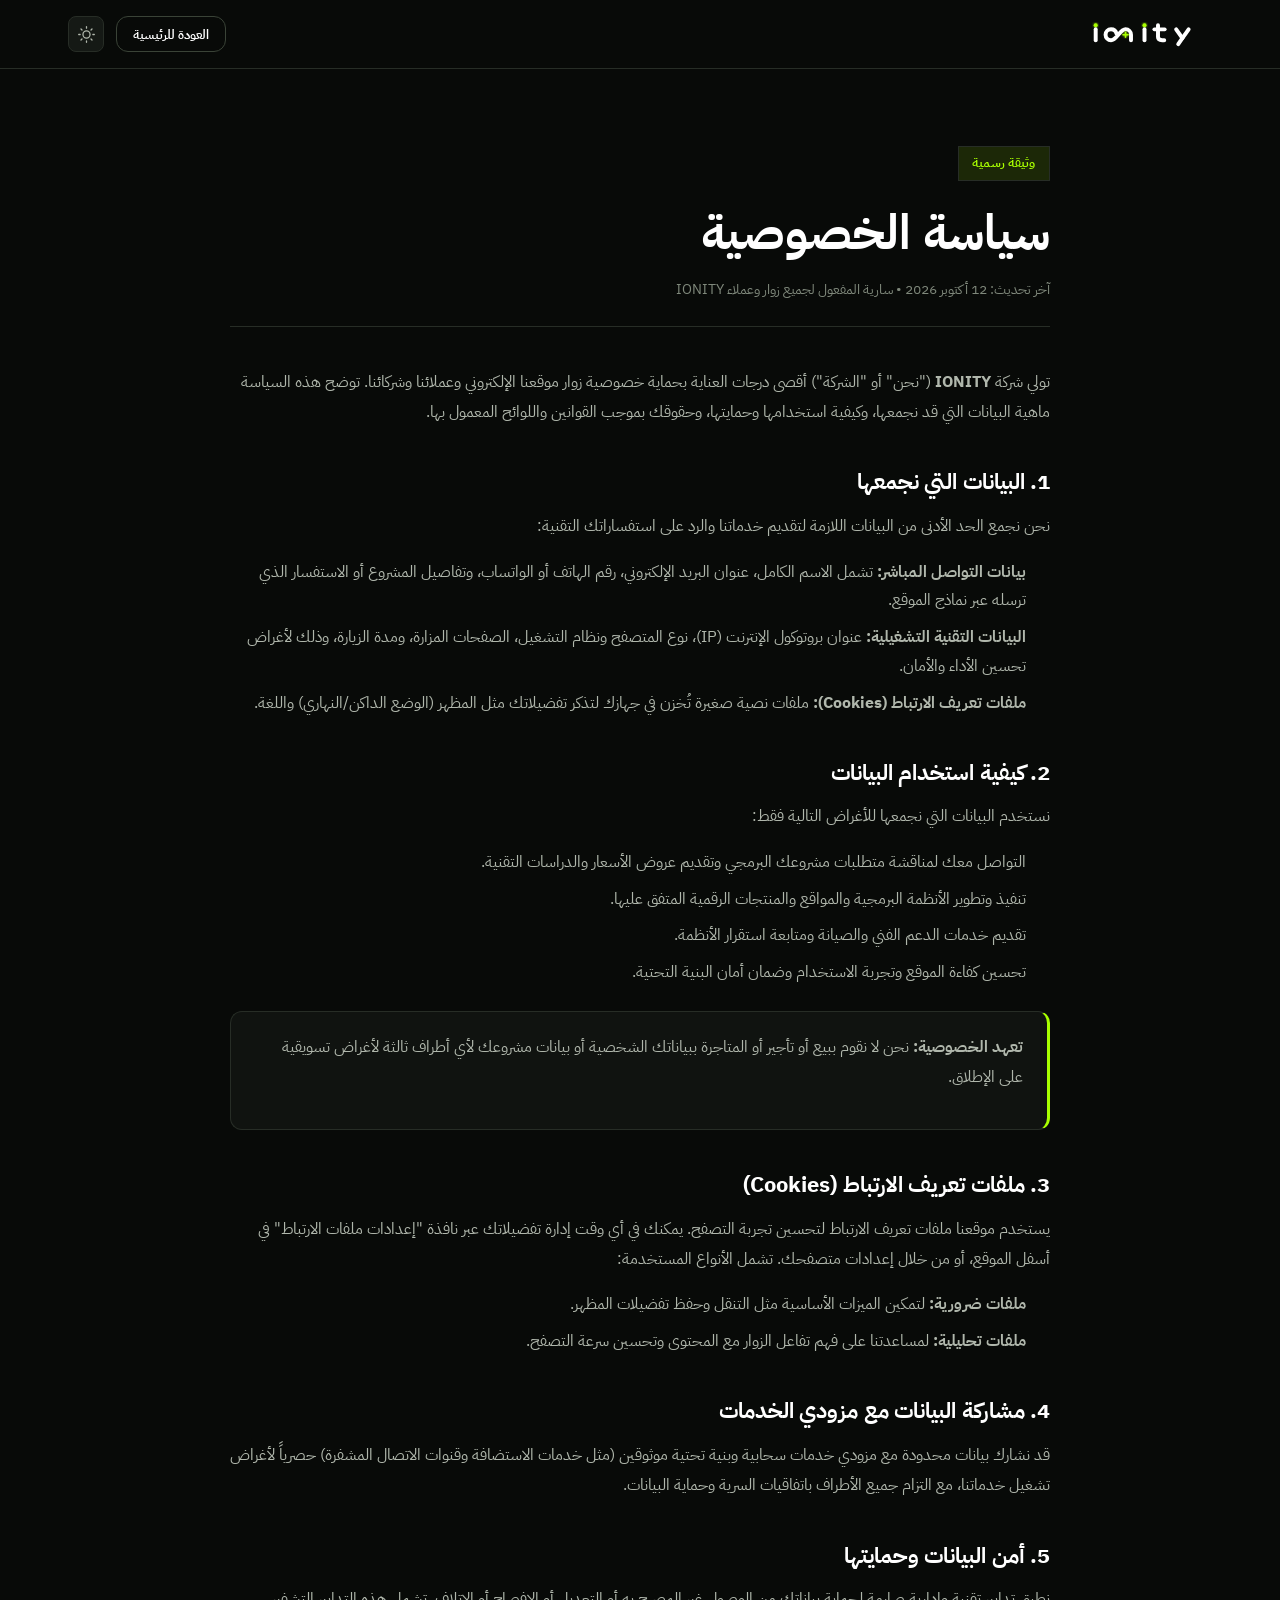
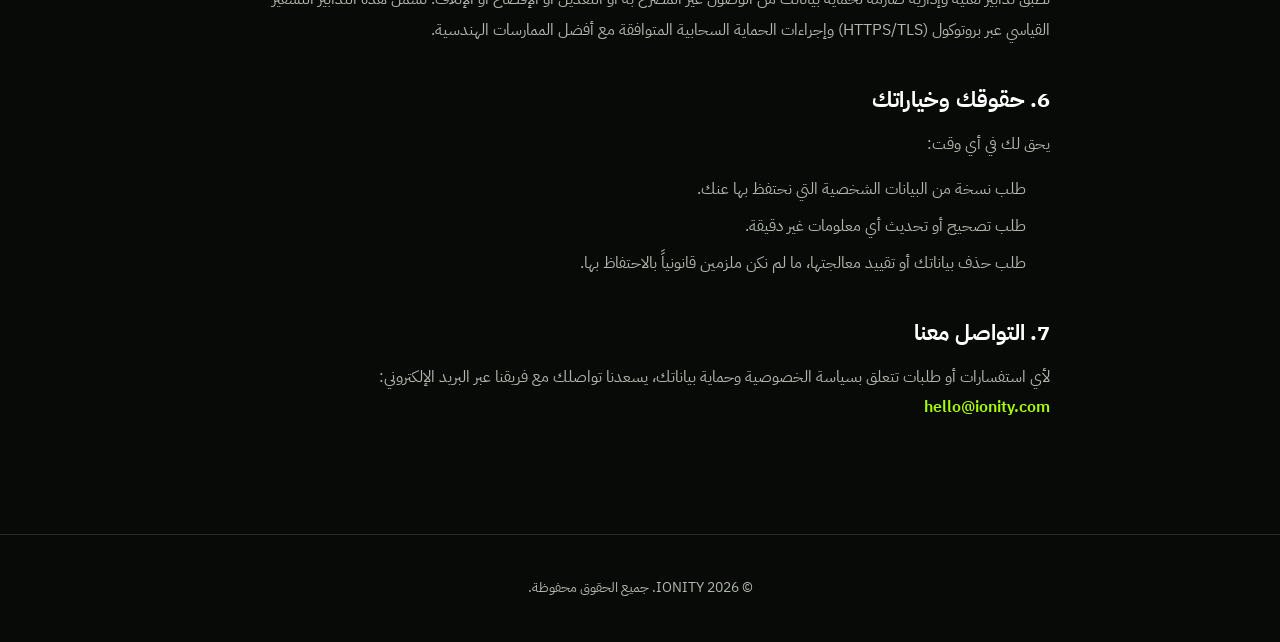
==== privacy.html @ de75d473 "feat: complete corporate identity, privacy/terms pages, cookie consent, laser stats, and light mode " ====
<!DOCTYPE html>
<html lang="ar" dir="rtl" class="no-js">

<head>
  <meta charset="UTF-8">
  <meta name="viewport" content="width=device-width, initial-scale=1">
  <meta http-equiv="X-UA-Compatible" content="IE=edge">

  <title>سياسة الخصوصية | IONITY</title>
  <meta name="description" content="سياسة الخصوصية وحماية البيانات في IONITY. نلتزم بأعلى معايير الشفافية والأمان في التعامل مع بياناتك.">

  <link rel="canonical" href="https://mohmad-dev.github.io/ionity-website/privacy.html">
  <link rel="icon" type="image/x-icon" href="assets/images/favicon.ico">

  <link rel="preconnect" href="https://fonts.googleapis.com">
  <link rel="preconnect" href="https://fonts.gstatic.com" crossorigin>

  <link rel="stylesheet" href="assets/css/tokens.css">
  <link rel="stylesheet" href="assets/css/base.css">
  <link rel="stylesheet" href="assets/css/components.css">
  <link rel="stylesheet" href="assets/css/muffin.css">
  <link rel="stylesheet" href="assets/css/animations.css">
  <link rel="stylesheet" href="assets/css/ionity-bilingual.css">
  <link rel="stylesheet" href="assets/css/theme-light.css">

  <script>
    (function() {
      var savedTheme = localStorage.getItem('ionity-theme') || 'dark';
      document.documentElement.setAttribute('data-theme', savedTheme);
    })();
  </script>

  <style>
    .legal-page-header {
      position: sticky;
      top: 0;
      z-index: 100;
      background: var(--color-bg);
      border-bottom: 1px solid var(--color-border);
      backdrop-filter: blur(12px);
      -webkit-backdrop-filter: blur(12px);
      padding: 1rem 0;
    }
    .legal-header-inner {
      display: flex;
      align-items: center;
      justify-content: space-between;
      gap: 1.5rem;
    }
    .legal-brand img {
      height: 28px;
      width: auto;
      display: block;
    }
    .legal-nav-actions {
      display: flex;
      align-items: center;
      gap: 0.75rem;
    }
    .legal-content-section {
      padding: clamp(3rem, 6vw, 5rem) 0 clamp(4rem, 8vw, 6rem);
    }
    .legal-container {
      max-width: 820px;
      margin-inline: auto;
    }
    .legal-badge {
      display: inline-flex;
      align-items: center;
      gap: 0.5rem;
      padding: 0.35rem 0.85rem;
      border-radius: var(--radius-full);
      background: var(--color-accent-dim);
      border: 1px solid var(--color-border);
      color: var(--color-accent);
      font-size: 0.8125rem;
      font-weight: var(--weight-semibold);
      margin-bottom: 1.25rem;
    }
    .legal-title {
      font-size: clamp(2rem, 4vw, 3rem);
      margin-bottom: 0.75rem;
      color: var(--color-text);
      line-height: 1.2;
    }
    .legal-meta {
      color: var(--color-text-muted);
      font-size: 0.875rem;
      margin-bottom: 2.5rem;
      padding-bottom: 1.5rem;
      border-bottom: 1px solid var(--color-border);
    }
    .legal-article h2 {
      font-size: 1.35rem;
      color: var(--color-text);
      margin-top: 2.5rem;
      margin-bottom: 0.85rem;
      display: flex;
      align-items: center;
      gap: 0.5rem;
    }
    .legal-article p {
      color: var(--color-text-secondary);
      font-size: 1rem;
      line-height: 1.8;
      margin-bottom: 1rem;
    }
    .legal-article ul {
      margin: 0.75rem 0 1.25rem 1.5rem;
      color: var(--color-text-secondary);
      line-height: 1.8;
    }
    body.lang-ar .legal-article ul {
      margin: 0.75rem 1.5rem 1.25rem 0;
    }
    .legal-article li {
      margin-bottom: 0.5rem;
    }
    .legal-callout {
      background: var(--color-surface);
      border: 1px solid var(--color-border);
      border-right: 3px solid var(--color-accent);
      border-radius: var(--radius-md);
      padding: 1.25rem 1.5rem;
      margin: 1.5rem 0;
    }
    body.lang-ar .legal-callout {
      border-right: 3px solid var(--color-accent);
      border-left: 1px solid var(--color-border);
    }
    .legal-footer {
      border-top: 1px solid var(--color-border);
      padding: 2.5rem 0;
      text-align: center;
      color: var(--color-text-muted);
      font-size: 0.875rem;
    }
  </style>
</head>

<body class="lang-ar">

  <!-- Header -->
  <header class="legal-page-header">
    <div class="container">
      <div class="legal-header-inner">
        <a href="index.html" class="legal-brand" aria-label="العودة للرئيسية">
          <img src="assets/images/logos/ionity-logo-full.svg" alt="IONITY" class="sidebar-logo-img">
        </a>
        <div class="legal-nav-actions">
          <a href="index.html" class="btn btn-secondary btn-sm">العودة للرئيسية</a>
          <button class="theme-toggle-btn" data-action="toggle-theme" aria-label="تبديل المظهر" title="تبديل المظهر"></button>
        </div>
      </div>
    </div>
  </header>

  <!-- Content -->
  <main class="legal-content-section">
    <div class="container">
      <div class="legal-container">

        <span class="legal-badge">وثيقة رسمية</span>
        <h1 class="legal-title">سياسة الخصوصية</h1>
        <div class="legal-meta">
          <span>آخر تحديث: 12 أكتوبر 2026</span> • <span>سارية المفعول لجميع زوار وعملاء IONITY</span>
        </div>

        <article class="legal-article">
          <p>
            تولي شركة <strong>IONITY</strong> ("نحن" أو "الشركة") أقصى درجات العناية بحماية خصوصية زوار موقعنا الإلكتروني وعملائنا وشركائنا. توضح هذه السياسة ماهية البيانات التي قد نجمعها، وكيفية استخدامها وحمايتها، وحقوقك بموجب القوانين واللوائح المعمول بها.
          </p>

          <h2>1. البيانات التي نجمعها</h2>
          <p>
            نحن نجمع الحد الأدنى من البيانات اللازمة لتقديم خدماتنا والرد على استفساراتك التقنية:
          </p>
          <ul>
            <li><strong>بيانات التواصل المباشر:</strong> تشمل الاسم الكامل، عنوان البريد الإلكتروني، رقم الهاتف أو الواتساب، وتفاصيل المشروع أو الاستفسار الذي ترسله عبر نماذج الموقع.</li>
            <li><strong>البيانات التقنية التشغيلية:</strong> عنوان بروتوكول الإنترنت (IP)، نوع المتصفح ونظام التشغيل، الصفحات المزارة، ومدة الزيارة، وذلك لأغراض تحسين الأداء والأمان.</li>
            <li><strong>ملفات تعريف الارتباط (Cookies):</strong> ملفات نصية صغيرة تُخزن في جهازك لتذكر تفضيلاتك مثل المظهر (الوضع الداكن/النهاري) واللغة.</li>
          </ul>

          <h2>2. كيفية استخدام البيانات</h2>
          <p>نستخدم البيانات التي نجمعها للأغراض التالية فقط:</p>
          <ul>
            <li>التواصل معك لمناقشة متطلبات مشروعك البرمجي وتقديم عروض الأسعار والدراسات التقنية.</li>
            <li>تنفيذ وتطوير الأنظمة البرمجية والمواقع والمنتجات الرقمية المتفق عليها.</li>
            <li>تقديم خدمات الدعم الفني والصيانة ومتابعة استقرار الأنظمة.</li>
            <li>تحسين كفاءة الموقع وتجربة الاستخدام وضمان أمان البنية التحتية.</li>
          </ul>

          <div class="legal-callout">
            <p><strong>تعهد الخصوصية:</strong> نحن لا نقوم ببيع أو تأجير أو المتاجرة ببياناتك الشخصية أو بيانات مشروعك لأي أطراف ثالثة لأغراض تسويقية على الإطلاق.</p>
          </div>

          <h2>3. ملفات تعريف الارتباط (Cookies)</h2>
          <p>
            يستخدم موقعنا ملفات تعريف الارتباط لتحسين تجربة التصفح. يمكنك في أي وقت إدارة تفضيلاتك عبر نافذة "إعدادات ملفات الارتباط" في أسفل الموقع، أو من خلال إعدادات متصفحك. تشمل الأنواع المستخدمة:
          </p>
          <ul>
            <li><strong>ملفات ضرورية:</strong> لتمكين الميزات الأساسية مثل التنقل وحفظ تفضيلات المظهر.</li>
            <li><strong>ملفات تحليلية:</strong> لمساعدتنا على فهم تفاعل الزوار مع المحتوى وتحسين سرعة التصفح.</li>
          </ul>

          <h2>4. مشاركة البيانات مع مزودي الخدمات</h2>
          <p>
            قد نشارك بيانات محدودة مع مزودي خدمات سحابية وبنية تحتية موثوقين (مثل خدمات الاستضافة وقنوات الاتصال المشفرة) حصرياً لأغراض تشغيل خدماتنا، مع التزام جميع الأطراف باتفاقيات السرية وحماية البيانات.
          </p>

          <h2>5. أمن البيانات وحمايتها</h2>
          <p>
            نطبق تدابير تقنية وإدارية صارمة لحماية بياناتك من الوصول غير المصرح به أو التعديل أو الإفصاح أو الإتلاف. تشمل هذه التدابير التشفير القياسي عبر بروتوكول (HTTPS/TLS) وإجراءات الحماية السحابية المتوافقة مع أفضل الممارسات الهندسية.
          </p>

          <h2>6. حقوقك وخياراتك</h2>
          <p>يحق لك في أي وقت:</p>
          <ul>
            <li>طلب نسخة من البيانات الشخصية التي نحتفظ بها عنك.</li>
            <li>طلب تصحيح أو تحديث أي معلومات غير دقيقة.</li>
            <li>طلب حذف بياناتك أو تقييد معالجتها، ما لم نكن ملزمين قانونياً بالاحتفاظ بها.</li>
          </ul>

          <h2>7. التواصل معنا</h2>
          <p>
            لأي استفسارات أو طلبات تتعلق بسياسة الخصوصية وحماية بياناتك، يسعدنا تواصلك مع فريقنا عبر البريد الإلكتروني:
            <br>
            <a href="mailto:hello@ionity.com" style="color:var(--color-accent); font-weight:var(--weight-semibold);">hello@ionity.com</a>
          </p>
        </article>

      </div>
    </div>
  </main>

  <!-- Footer -->
  <footer class="legal-footer">
    <div class="container">
      <p>© 2026 IONITY. جميع الحقوق محفوظة.</p>
    </div>
  </footer>

  <script src="assets/js/main.js"></script>
</body>
</html>
---- assets/css/tokens.css ----
/**
 * IONITY — Design Tokens
 * Centralized brand identity variables.
 * File: assets/css/tokens.css
 */

:root {
  /* ── Brand Colors ───────────────────────────────────────── */
  --color-accent:          #A8FF00;   /* Ionity Neon Green */
  --color-accent-hover:    #C0FF40;   /* Lighter on hover */
  --color-accent-dim:      rgba(168, 255, 0, 0.12);  /* Tinted background */
  --color-accent-glow:     rgba(168, 255, 0, 0.20);  /* Subtle glow */

  /* ── Background Surfaces ─────────────────────────────────── */
  --color-bg:              #080A08;   /* Primary Background */
  --color-surface:         #101310;   /* Elevated Surface */
  --color-surface-2:       #151915;   /* Secondary Surface */
  --color-surface-3:       #1C211B;   /* Tertiary Surface (cards) */

  /* ── Text ────────────────────────────────────────────────── */
  --color-text:            #FFFFFF;
  --color-text-secondary:  #B0B7AC;
  --color-text-muted:      #7F887B;
  --color-text-dark:       #11140F;   /* Dark text on light bg */

  /* ── Borders ─────────────────────────────────────────────── */
  --color-border:          #272D26;
  --color-border-strong:   #3A4337;

  /* ── Light Mode (for selective light sections) ────────────── */
  --color-light-bg:        #F7F8F5;
  --color-light-surface:   #FFFFFF;
  --color-light-border:    #E2E6DE;

  /* ── Status Colors ──────────────────────────────────────── */
  --color-success:         #35B66A;
  --color-error:           #F05B5B;
  --color-warning:         #E8B34B;

  /* ── Typography ─────────────────────────────────────────── */
  --font-arabic:   'IBM Plex Sans Arabic', 'Tajawal', 'Segoe UI', sans-serif;
  --font-english:  'Inter', 'Manrope', 'Segoe UI', sans-serif;
  --font-primary:  var(--font-english); /* overridden in .lang-ar */

  /* ── Font Weights ───────────────────────────────────────── */
  --weight-regular:   400;
  --weight-medium:    500;
  --weight-semibold:  600;
  --weight-bold:      700;
  --weight-display:   800;

  /* ── Spacing Scale ──────────────────────────────────────── */
  --space-1:    4px;
  --space-2:    8px;
  --space-3:    12px;
  --space-4:    16px;
  --space-6:    24px;
  --space-8:    32px;
  --space-12:   48px;
  --space-16:   64px;
  --space-20:   80px;
  --space-24:   96px;
  --space-30:   120px;

  /* ── Section Vertical Padding ───────────────────────────── */
  --section-py-desktop: clamp(5.5rem, 9vw, 7rem);
  --section-py-tablet:  clamp(4rem, 7vw, 5rem);
  --section-py-mobile:  clamp(3rem, 8vw, 4rem);

  /* ── Container ──────────────────────────────────────────── */
  --container-max:    1240px;
  --container-px:     clamp(1.25rem, 4vw, 3rem);

  /* ── Border Radii ───────────────────────────────────────── */
  --radius-sm:    8px;
  --radius-md:    12px;
  --radius-lg:    16px;
  --radius-xl:    20px;
  --radius-pill:  9999px;

  /* ── Transitions ────────────────────────────────────────── */
  --transition-fast:    150ms ease;
  --transition-base:    220ms ease;
  --transition-slow:    400ms ease;
  --transition-spring:  500ms cubic-bezier(0.34, 1.56, 0.64, 1);

  /* ── Shadows ─────────────────────────────────────────────── */
  --shadow-card:    0 1px 0 var(--color-border), 0 0 0 1px var(--color-border);
  --shadow-float:   0 8px 32px rgba(0, 0, 0, 0.40);
  --shadow-nav:     0 1px 0 var(--color-border);

  /* ── Z-Index Stack ──────────────────────────────────────── */
  --z-nav:      100;
  --z-overlay:  200;
  --z-modal:    300;
  --z-toast:    400;
}

/* Arabic language overrides */
body.lang-ar {
  --font-primary: var(--font-arabic);
}
---- assets/css/base.css ----
/*
 * IONITY — Base Styles
 * Reset, typography, layout foundations.
 * File: assets/css/base.css
 */

/* ── Font Imports ────────────────────────────────────────── */
@import url('https://fonts.googleapis.com/css2?family=IBM+Plex+Sans+Arabic:wght@400;500;600;700&family=Inter:wght@400;500;600;700&display=swap');

/* ── Reset ───────────────────────────────────────────────── */
*, *::before, *::after {
  box-sizing: border-box;
  margin: 0;
  padding: 0;
}

html {
  scroll-behavior: smooth;
  -webkit-font-smoothing: antialiased;
  -moz-osx-font-smoothing: grayscale;
  font-size: 16px;
}

body {
  font-family: var(--font-primary);
  background-color: var(--color-bg);
  color: var(--color-text);
  font-weight: var(--weight-regular);
  line-height: 1.7;
  overflow-x: hidden;
  min-height: 100vh;
}

/* ── Typography Scale ─────────────────────────────────────── */
h1, h2, h3, h4, h5, h6 {
  font-family: var(--font-primary);
  font-weight: var(--weight-bold);
  color: var(--color-text);
  line-height: 1.12;
  margin-bottom: 0;
}

h1 {
  font-size: clamp(2.25rem, 5vw, 4rem);
  letter-spacing: -0.025em;
  line-height: 1.08;
}

h2 {
  font-size: clamp(1.875rem, 3.5vw, 2.875rem);
  letter-spacing: -0.02em;
  line-height: 1.12;
}

h3 {
  font-size: clamp(1.25rem, 2.5vw, 1.75rem);
  letter-spacing: -0.01em;
  line-height: 1.2;
}

h4 {
  font-size: clamp(1.0625rem, 1.5vw, 1.25rem);
  line-height: 1.3;
}

/* Arabic typography adjustments */
body.lang-ar h1,
body.lang-ar h2,
body.lang-ar h3,
body.lang-ar h4 {
  letter-spacing: 0;
  line-height: 1.4;
  font-weight: var(--weight-bold);
}

body.lang-ar h1 {
  line-height: 1.35;
}

p {
  line-height: 1.75;
  color: var(--color-text-secondary);
}

body.lang-ar p {
  line-height: 1.85;
}

a {
  color: inherit;
  text-decoration: none;
  transition: color var(--transition-fast);
}

img, picture, video, svg {
  display: block;
  max-width: 100%;
  height: auto;
}

button {
  font: inherit;
  cursor: pointer;
}

input, select, textarea {
  font: inherit;
}

ul, ol {
  list-style: none;
}

/* ── Container ──────────────────────────────────────────── */
.container {
  width: 100%;
  max-width: var(--container-max);
  margin-inline: auto;
  padding-inline: var(--container-px);
}

/* ── Section Spacing ────────────────────────────────────── */
.site-section {
  padding-block: var(--section-py-desktop);
  position: relative;
}

@media (max-width: 1024px) {
  .site-section {
    padding-block: var(--section-py-tablet);
  }
}

@media (max-width: 640px) {
  .site-section {
    padding-block: var(--section-py-mobile);
  }
}

/* ── Grid Utilities ──────────────────────────────────────── */
.grid-auto {
  display: grid;
  gap: var(--space-6);
}

.grid-2 { grid-template-columns: repeat(auto-fit, minmax(min(100%, 320px), 1fr)); }
.grid-3 { grid-template-columns: repeat(auto-fit, minmax(min(100%, 260px), 1fr)); }
.grid-4 { grid-template-columns: repeat(auto-fit, minmax(min(100%, 220px), 1fr)); }

/* ── Flex Utilities ──────────────────────────────────────── */
.flex-center {
  display: flex;
  align-items: center;
  justify-content: center;
}

.flex-between {
  display: flex;
  align-items: center;
  justify-content: space-between;
}

/* ── Text Utilities ──────────────────────────────────────── */
.text-center { text-align: center; }
.text-start  { text-align: start; }
.text-accent { color: var(--color-accent); }
.text-muted  { color: var(--color-text-muted); }
.text-secondary { color: var(--color-text-secondary); }

/* ── RTL direction ──────────────────────────────────────── */
body.lang-ar,
body.lang-ar * {
  --dir: rtl;
}

/* ── Accessibility ───────────────────────────────────────── */
.sr-only {
  position: absolute;
  width: 1px;
  height: 1px;
  padding: 0;
  margin: -1px;
  overflow: hidden;
  clip: rect(0, 0, 0, 0);
  white-space: nowrap;
  border-width: 0;
}

:focus-visible {
  outline: 2px solid var(--color-accent);
  outline-offset: 2px;
  border-radius: 4px;
}

/* Remove default focus for mouse users */
:focus:not(:focus-visible) {
  outline: none;
}

/* ── Divider ────────────────────────────────────────────── */
.divider {
  width: 100%;
  height: 1px;
  background: var(--color-border);
}

/* ── Section Label ──────────────────────────────────────── */
.section-label {
  display: inline-flex;
  align-items: center;
  gap: var(--space-2);
  font-size: 0.8125rem;
  font-weight: var(--weight-semibold);
  letter-spacing: 0.08em;
  text-transform: uppercase;
  color: var(--color-accent);
  margin-bottom: var(--space-4);
}

.section-label::before {
  content: '';
  display: block;
  width: 6px;
  height: 6px;
  background: var(--color-accent);
  border-radius: 50%;
  flex-shrink: 0;
}

/* ── Reduced Motion ─────────────────────────────────────── */
@media (prefers-reduced-motion: reduce) {
  *, *::before, *::after {
    animation-duration: 0.01ms !important;
    animation-iteration-count: 1 !important;
    transition-duration: 0.01ms !important;
  }
}
---- assets/css/components.css ----
/*
 * IONITY — Components
 * Reusable UI primitives: buttons, cards, badges, form fields, nav.
 * File: assets/css/components.css
 */

/* ═══════════════════════════════════════════════════════════
   BUTTONS
   ═══════════════════════════════════════════════════════════ */

.btn {
  display: inline-flex;
  align-items: center;
  justify-content: center;
  gap: var(--space-2);
  padding: 0.6875rem 1.5rem;
  border-radius: var(--radius-md);
  font-family: var(--font-primary);
  font-size: 0.9375rem;
  font-weight: var(--weight-semibold);
  line-height: 1;
  cursor: pointer;
  border: 1px solid transparent;
  text-decoration: none;
  transition: background-color var(--transition-base),
              color var(--transition-base),
              border-color var(--transition-base),
              transform var(--transition-fast),
              box-shadow var(--transition-base);
  white-space: nowrap;
  min-height: 44px;
  position: relative;
  overflow: hidden;
}

.btn:active {
  transform: translateY(1px);
}

/* Primary CTA — neon green */
.btn-primary {
  background-color: var(--color-accent);
  color: var(--color-text-dark);
  border-color: var(--color-accent);
}

.btn-primary:hover,
.btn-primary:focus-visible {
  background-color: var(--color-accent-hover);
  border-color: var(--color-accent-hover);
  color: var(--color-text-dark);
  box-shadow: 0 0 0 3px var(--color-accent-glow);
  transform: translateY(-1px);
}

/* Secondary — ghost with border */
.btn-secondary {
  background-color: transparent;
  color: var(--color-text);
  border-color: var(--color-border-strong);
}

.btn-secondary:hover,
.btn-secondary:focus-visible {
  border-color: var(--color-text-secondary);
  background-color: rgba(255, 255, 255, 0.05);
  transform: translateY(-1px);
}

/* Ghost — no border, text only */
.btn-ghost {
  background-color: transparent;
  color: var(--color-accent);
  border-color: transparent;
  padding-inline: var(--space-2);
}

.btn-ghost:hover,
.btn-ghost:focus-visible {
  color: var(--color-accent-hover);
  text-decoration: underline;
  text-underline-offset: 3px;
}

/* Arrow icon in button */
.btn .btn-arrow {
  width: 16px;
  height: 16px;
  transition: transform var(--transition-fast);
  flex-shrink: 0;
}

body.lang-ar .btn .btn-arrow {
  transform: scaleX(-1);
}

.btn:hover .btn-arrow {
  transform: translateX(3px);
}

body.lang-ar .btn:hover .btn-arrow {
  transform: scaleX(-1) translateX(-3px);
}

/* Button sizes */
.btn-sm {
  font-size: 0.8125rem;
  padding: 0.5rem 1rem;
  min-height: 36px;
}

.btn-lg {
  font-size: 1rem;
  padding: 0.875rem 1.875rem;
  min-height: 52px;
}


/* ═══════════════════════════════════════════════════════════
/* ═══════════════════════════════════════════════════════════
   CUSTOM GREEN CURSOR (Desktop)
   ═══════════════════════════════════════════════════════════ */

.custom-cursor {
  position: fixed;
  top: 0;
  left: 0;
  pointer-events: none;
  z-index: 99999;
  opacity: 0;
  transition: opacity 0.3s ease;
}

.custom-cursor.is-visible {
  opacity: 1;
}

.cursor-dot {
  position: fixed;
  top: 0;
  left: 0;
  width: 8px;
  height: 8px;
  background-color: var(--color-accent);
  border-radius: 50%;
  pointer-events: none;
  transform: translate(-50%, -50%);
  box-shadow: 0 0 10px var(--color-accent), 0 0 20px rgba(168, 255, 0, 0.5);
  z-index: 100000;
  transition: transform 0.15s ease, width 0.2s ease, height 0.2s ease;
}

.cursor-ring {
  position: fixed;
  top: 0;
  left: 0;
  width: 36px;
  height: 36px;
  border: 1.5px solid var(--color-accent);
  border-radius: 50%;
  pointer-events: none;
  transform: translate(-50%, -50%);
  z-index: 99999;
  box-shadow: 0 0 16px rgba(168, 255, 0, 0.25);
  transition: width 0.22s cubic-bezier(0.25, 1, 0.5, 1),
              height 0.22s cubic-bezier(0.25, 1, 0.5, 1),
              background-color 0.2s ease,
              border-color 0.2s ease,
              opacity 0.2s ease;
}

.custom-cursor.is-hovering .cursor-ring {
  width: 56px;
  height: 56px;
  background-color: rgba(168, 255, 0, 0.12);
  border-color: #C2FF33;
  box-shadow: 0 0 24px rgba(168, 255, 0, 0.4);
}

.custom-cursor.is-hovering .cursor-dot {
  transform: translate(-50%, -50%) scale(1.3);
}

.custom-cursor.is-down .cursor-ring {
  transform: translate(-50%, -50%) scale(0.85);
  background-color: rgba(168, 255, 0, 0.25);
}

.custom-cursor.is-down .cursor-dot {
  transform: translate(-50%, -50%) scale(0.7);
}

@media (hover: none) or (pointer: coarse) {
  .custom-cursor {
    display: none !important;
  }
}

@media (hover: hover) and (pointer: fine) {
  body, a, button, input, textarea, select, [role="button"] {
    cursor: none !important;
  }
}


/* ═══════════════════════════════════════════════════════════
   DESKTOP SIDEBAR NAVIGATION (Banner style)
   ═══════════════════════════════════════════════════════════ */

.desktop-sidebar {
  position: fixed;
  top: 0;
  bottom: 0;
  width: 260px;
  background: rgba(10, 13, 10, 0.95);
  backdrop-filter: blur(20px) saturate(180%);
  -webkit-backdrop-filter: blur(20px) saturate(180%);
  z-index: var(--z-nav);
  display: flex;
  flex-direction: column;
}

/* RTL layout (Arabic) */
body.lang-ar .desktop-sidebar,
html[dir="rtl"] .desktop-sidebar {
  right: 0;
  left: auto;
  border-left: 1px solid var(--color-border);
  border-right: none;
}

/* LTR layout (English) */
body:not(.lang-ar) .desktop-sidebar,
html[dir="ltr"] .desktop-sidebar {
  left: 0;
  right: auto;
  border-right: 1px solid var(--color-border);
  border-left: none;
}

.sidebar-inner {
  display: flex;
  flex-direction: column;
  justify-content: space-between;
  height: 100%;
  padding: var(--space-8) var(--space-6);
  gap: var(--space-6);
  overflow-y: auto;
  scrollbar-width: none;
}

.sidebar-inner::-webkit-scrollbar {
  display: none;
}

/* Sidebar Header */
.sidebar-header {
  display: flex;
  flex-direction: column;
  gap: var(--space-2);
}

.sidebar-brand {
  display: inline-flex;
  align-items: center;
  text-decoration: none;
  transition: opacity var(--transition-fast);
}

.sidebar-brand:hover {
  opacity: 0.85;
}

.sidebar-logo-img {
  width: 142px;
  height: auto;
  display: block;
}

.sidebar-tagline {
  display: flex;
  align-items: center;
  gap: 6px;
  font-family: 'Inter', monospace, sans-serif;
  font-size: 0.6875rem;
  letter-spacing: 0.08em;
  color: var(--color-text-muted);
  text-transform: uppercase;
}

.tagline-dot {
  width: 5px;
  height: 5px;
  background: var(--color-accent);
  border-radius: 50%;
  box-shadow: 0 0 6px var(--color-accent);
  flex-shrink: 0;
}

/* Sidebar Menu */
.sidebar-menu {
  display: flex;
  flex-direction: column;
  gap: 6px;
  margin-block: auto;
}

.sidebar-nav-item {
  display: flex;
  align-items: center;
  gap: var(--space-3);
  padding: 0.6875rem 0.875rem;
  border-radius: var(--radius-sm);
  text-decoration: none;
  color: var(--color-text-secondary);
  font-size: 0.875rem;
  font-weight: var(--weight-medium);
  transition: all var(--transition-fast);
  position: relative;
  background: transparent;
}

.sidebar-nav-item .nav-idx {
  font-family: 'Inter', monospace;
  font-size: 0.75rem;
  color: var(--color-text-muted);
  font-weight: 600;
  letter-spacing: 0.04em;
  width: 22px;
  flex-shrink: 0;
  transition: color var(--transition-fast);
}

.sidebar-nav-item .nav-lbl {
  flex-grow: 1;
  transition: color var(--transition-fast);
}

.sidebar-nav-item .nav-indicator {
  position: absolute;
  top: 8px;
  bottom: 8px;
  width: 2.5px;
  background: var(--color-accent);
  border-radius: 2px;
  opacity: 0;
  transform: scaleY(0.4);
  transition: opacity var(--transition-fast), transform var(--transition-fast);
}

body.lang-ar .sidebar-nav-item .nav-indicator,
html[dir="rtl"] .sidebar-nav-item .nav-indicator {
  right: 0;
}

body:not(.lang-ar) .sidebar-nav-item .nav-indicator,
html[dir="ltr"] .sidebar-nav-item .nav-indicator {
  left: 0;
}

.sidebar-nav-item:hover {
  color: var(--color-text);
  background: rgba(255, 255, 255, 0.04);
}

body.lang-ar .sidebar-nav-item:hover,
html[dir="rtl"] .sidebar-nav-item:hover {
  transform: translateX(-3px);
}

body:not(.lang-ar) .sidebar-nav-item:hover,
html[dir="ltr"] .sidebar-nav-item:hover {
  transform: translateX(3px);
}

.sidebar-nav-item:hover .nav-idx {
  color: var(--color-accent);
}

.sidebar-nav-item.active {
  color: var(--color-text);
  background: rgba(168, 255, 0, 0.06);
  font-weight: var(--weight-semibold);
}

.sidebar-nav-item.active .nav-idx {
  color: var(--color-accent);
}

.sidebar-nav-item.active .nav-indicator {
  opacity: 1;
  transform: scaleY(1);
}

/* Sidebar Footer */
.sidebar-footer {
  display: flex;
  flex-direction: column;
  gap: var(--space-4);
  padding-top: var(--space-4);
  border-top: 1px solid var(--color-border);
}

.sidebar-status-badge {
  display: inline-flex;
  align-items: center;
  gap: 8px;
  font-size: 0.75rem;
  color: var(--color-text-secondary);
  background: rgba(255, 255, 255, 0.03);
  border: 1px solid var(--color-border);
  padding: 6px 10px;
  border-radius: var(--radius-pill);
}

.status-pulse-dot {
  width: 6px;
  height: 6px;
  border-radius: 50%;
  background: var(--color-accent);
  box-shadow: 0 0 8px var(--color-accent);
  animation: pulseDot 2s ease-in-out infinite;
  flex-shrink: 0;
}

@keyframes pulseDot {
  0%, 100% { transform: scale(1); opacity: 1; }
  50% { transform: scale(1.4); opacity: 0.6; }
}

.sidebar-controls {
  display: flex;
  align-items: center;
  gap: var(--space-2);
}

.sidebar-cta-btn {
  flex-grow: 1;
  font-size: 0.8125rem;
  padding: 0.5rem 0.75rem;
  min-height: 36px;
}

.sidebar-lang-toggle {
  font-size: 0.75rem;
  padding: 0.4rem 0.65rem;
  min-height: 36px;
  flex-shrink: 0;
}

.theme-toggle-btn {
  display: inline-flex;
  align-items: center;
  justify-content: center;
  width: 36px;
  height: 36px;
  min-height: 36px;
  border-radius: var(--radius-sm);
  background: var(--color-surface-2);
  border: 1px solid var(--color-border);
  color: var(--color-text-secondary);
  cursor: pointer;
  transition: all var(--transition-fast);
  flex-shrink: 0;
  padding: 0;
}

.theme-toggle-btn:hover {
  border-color: var(--color-border-strong);
  color: var(--color-text);
  transform: translateY(-1px);
}

.theme-toggle-btn svg {
  width: 17px;
  height: 17px;
  fill: none;
  stroke: currentColor;
  stroke-width: 1.8;
  stroke-linecap: round;
  stroke-linejoin: round;
  transition: transform var(--transition-base);
}

.theme-toggle-btn:hover svg {
  transform: rotate(15deg);
}

.mobile-theme-toggle {
  width: 36px;
  height: 36px;
  min-height: 36px;
}

.sidebar-meta {
  display: flex;
  align-items: center;
  justify-content: space-between;
  font-family: 'Inter', monospace, sans-serif;
  font-size: 0.6875rem;
  color: var(--color-text-muted);
}


/* ═══════════════════════════════════════════════════════════
   MOBILE HEADER (< 992px)
   ═══════════════════════════════════════════════════════════ */

.mobile-header {
  display: none;
  position: fixed;
  top: 0;
  inset-inline: 0;
  height: 60px;
  background: rgba(8, 10, 8, 0.94);
  backdrop-filter: blur(16px);
  -webkit-backdrop-filter: blur(16px);
  border-bottom: 1px solid var(--color-border);
  z-index: var(--z-nav);
  align-items: center;
}

.mobile-header-inner {
  width: 100%;
  padding-inline: var(--container-px);
  display: flex;
  align-items: center;
  justify-content: space-between;
}

.mobile-brand {
  display: inline-flex;
  align-items: center;
  text-decoration: none;
}

.mobile-logo-img {
  width: 78px;
  height: auto;
  display: block;
}

.mobile-header-actions {
  display: flex;
  align-items: center;
  gap: var(--space-3);
}

/* Language toggle button */
.lang-toggle-btn {
  background: transparent;
  border: 1px solid var(--color-border-strong);
  color: var(--color-text-muted);
  font-family: 'Inter', sans-serif;
  font-size: 0.75rem;
  font-weight: var(--weight-semibold);
  letter-spacing: 0.06em;
  padding: 0.375rem 0.75rem;
  border-radius: var(--radius-pill);
  cursor: pointer;
  transition: border-color var(--transition-fast), color var(--transition-fast);
  text-transform: uppercase;
  min-height: 32px;
}

.lang-toggle-btn:hover {
  border-color: var(--color-accent);
  color: var(--color-accent);
}

/* Hamburger button (mobile) */
.nav-hamburger {
  display: flex;
  flex-direction: column;
  justify-content: center;
  align-items: center;
  width: 38px;
  height: 38px;
  gap: 5px;
  background: transparent;
  border: 1px solid var(--color-border);
  border-radius: var(--radius-sm);
  cursor: pointer;
  flex-shrink: 0;
}

.nav-hamburger span {
  display: block;
  width: 18px;
  height: 1.5px;
  background: var(--color-text-secondary);
  border-radius: 1px;
  transition: transform var(--transition-base), opacity var(--transition-fast);
}

.nav-hamburger[aria-expanded="true"] span:nth-child(1) {
  transform: translateY(6.5px) rotate(45deg);
}
.nav-hamburger[aria-expanded="true"] span:nth-child(2) {
  opacity: 0;
}
.nav-hamburger[aria-expanded="true"] span:nth-child(3) {
  transform: translateY(-6.5px) rotate(-45deg);
}

/* Mobile nav drawer */
.mobile-nav {
  display: none;
  position: fixed;
  inset: 0;
  z-index: calc(var(--z-nav) - 1);
  padding-top: 60px;
}

.mobile-nav-overlay {
  position: absolute;
  inset: 0;
  background: rgba(8, 10, 8, 0.75);
  backdrop-filter: blur(6px);
}

.mobile-nav-drawer {
  position: absolute;
  top: 60px;
  inset-inline: 0;
  background: var(--color-surface);
  border-bottom: 1px solid var(--color-border);
  padding: var(--space-6) var(--container-px) var(--space-6);
  transform: translateY(-20px);
  opacity: 0;
  transition: transform var(--transition-base), opacity var(--transition-base);
  box-shadow: var(--shadow-float);
}

.mobile-nav.is-open {
  display: block;
}

.mobile-nav.is-open .mobile-nav-drawer {
  transform: translateY(0);
  opacity: 1;
}

.mobile-nav-links {
  display: flex;
  flex-direction: column;
  gap: var(--space-2);
  margin-bottom: var(--space-6);
}

.mobile-nav-link {
  display: flex;
  align-items: center;
  gap: var(--space-3);
  padding: var(--space-3) var(--space-4);
  font-size: 1.0625rem;
  font-weight: var(--weight-medium);
  color: var(--color-text-secondary);
  border-radius: var(--radius-sm);
  text-decoration: none;
  transition: color var(--transition-fast), background-color var(--transition-fast);
}

.mobile-nav-link:hover,
.mobile-nav-link.active {
  color: var(--color-text);
  background: rgba(255, 255, 255, 0.05);
}

.mobile-nav-footer {
  display: flex;
  align-items: center;
  justify-content: space-between;
  gap: var(--space-4);
  padding-top: var(--space-4);
  border-top: 1px solid var(--color-border);
}


/* ═══════════════════════════════════════════════════════════
   LOGO TEXT (brand wordmark)
   ═══════════════════════════════════════════════════════════ */

.ionity-wordmark {
  font-family: 'Inter', sans-serif;
  font-weight: 800;
  font-size: 1.375rem;
  letter-spacing: -0.04em;
  color: var(--color-text);
  direction: ltr;
  display: inline-flex;
  align-items: center;
}

.ionity-wordmark .wordmark-cursor {
  display: inline-block;
  width: 3px;
  height: 1.1em;
  background: var(--color-accent);
  border-radius: 1px;
  margin-inline-start: 1px;
  vertical-align: -0.1em;
  animation: blink 1.1s step-end infinite;
}


/* ═══════════════════════════════════════════════════════════
   CARDS
   ═══════════════════════════════════════════════════════════ */

.card {
  background: var(--color-surface);
  border: 1px solid var(--color-border);
  border-radius: var(--radius-lg);
  padding: var(--space-8);
  transition: border-color var(--transition-base),
              transform var(--transition-base),
              box-shadow var(--transition-base);
  position: relative;
  overflow: hidden;
}

.card:hover {
  border-color: var(--color-border-strong);
  transform: translateY(-2px);
  box-shadow: var(--shadow-float);
}

/* Service card variant */
.service-card {
  display: flex;
  flex-direction: column;
  gap: var(--space-4);
}

.service-card .card-icon {
  width: 44px;
  height: 44px;
  background: var(--color-accent-dim);
  border: 1px solid rgba(168, 255, 0, 0.2);
  border-radius: var(--radius-sm);
  display: flex;
  align-items: center;
  justify-content: center;
  flex-shrink: 0;
  color: var(--color-accent);
}

.service-card .card-icon svg {
  width: 22px;
  height: 22px;
}

.service-card .card-title {
  font-size: 1.0625rem;
  font-weight: var(--weight-semibold);
  color: var(--color-text);
  margin: 0;
}

.service-card .card-body {
  font-size: 0.9375rem;
  line-height: 1.7;
  color: var(--color-text-secondary);
}

.service-card .card-link {
  display: inline-flex;
  align-items: center;
  gap: var(--space-2);
  font-size: 0.875rem;
  font-weight: var(--weight-medium);
  color: var(--color-accent);
  margin-top: auto;
  transition: gap var(--transition-fast);
}

.service-card .card-link:hover {
  gap: var(--space-3);
}

.service-card .card-link-arrow {
  width: 14px;
  height: 14px;
  transition: transform var(--transition-fast);
}

body.lang-ar .service-card .card-link-arrow {
  transform: scaleX(-1);
}

/* Process Step */
.process-step {
  display: flex;
  gap: var(--space-6);
  position: relative;
}

.process-step-number {
  flex-shrink: 0;
  width: 40px;
  height: 40px;
  border-radius: 50%;
  background: var(--color-accent-dim);
  border: 1px solid rgba(168, 255, 0, 0.3);
  display: flex;
  align-items: center;
  justify-content: center;
  font-family: 'Inter', sans-serif;
  font-size: 0.8125rem;
  font-weight: var(--weight-bold);
  color: var(--color-accent);
  letter-spacing: -0.02em;
}

.process-step-content {
  flex: 1;
}

.process-step-title {
  font-size: 1rem;
  font-weight: var(--weight-semibold);
  color: var(--color-text);
  margin-bottom: var(--space-2);
}

.process-step-body {
  font-size: 0.9rem;
  color: var(--color-text-secondary);
  line-height: 1.65;
}


/* ═══════════════════════════════════════════════════════════
   STAT BLOCK
   ═══════════════════════════════════════════════════════════ */

.stat-item {
  text-align: center;
  padding: var(--space-6);
}

.stat-value {
  font-family: 'Inter', sans-serif;
  font-size: clamp(2.25rem, 5vw, 3.5rem);
  font-weight: var(--weight-bold);
  color: var(--color-text);
  line-height: 1;
  letter-spacing: -0.03em;
  margin-bottom: var(--space-2);
}

.stat-label {
  font-size: 0.9rem;
  color: var(--color-text-muted);
  font-weight: var(--weight-medium);
  line-height: 1.4;
}


/* ═══════════════════════════════════════════════════════════
   BADGE / TAG
   ═══════════════════════════════════════════════════════════ */

.badge {
  display: inline-flex;
  align-items: center;
  padding: 0.25rem 0.625rem;
  border-radius: var(--radius-pill);
  font-size: 0.75rem;
  font-weight: var(--weight-semibold);
  border: 1px solid var(--color-border);
  color: var(--color-text-secondary);
  background: transparent;
  white-space: nowrap;
}

.badge-accent {
  border-color: rgba(168, 255, 0, 0.3);
  color: var(--color-accent);
  background: var(--color-accent-dim);
}


/* ═══════════════════════════════════════════════════════════
   FORM ELEMENTS
   ═══════════════════════════════════════════════════════════ */

.form-group {
  display: flex;
  flex-direction: column;
  gap: var(--space-2);
}

.form-label {
  font-size: 0.875rem;
  font-weight: var(--weight-medium);
  color: var(--color-text-secondary);
}

.form-input,
.form-textarea,
.form-select {
  width: 100%;
  padding: 0.75rem 1rem;
  background: var(--color-surface);
  border: 1px solid var(--color-border);
  border-radius: var(--radius-md);
  color: var(--color-text);
  font-family: var(--font-primary);
  font-size: 0.9375rem;
  line-height: 1.5;
  transition: border-color var(--transition-fast),
              box-shadow var(--transition-fast);
  min-height: 44px;
}

.form-input::placeholder,
.form-textarea::placeholder {
  color: var(--color-text-muted);
}

.form-input:focus,
.form-textarea:focus,
.form-select:focus {
  outline: none;
  border-color: var(--color-accent);
  box-shadow: 0 0 0 3px var(--color-accent-glow);
}

.form-textarea {
  min-height: 120px;
  resize: vertical;
}

.form-error {
  font-size: 0.8125rem;
  color: var(--color-error);
}

.form-success {
  font-size: 0.875rem;
  color: var(--color-success);
  text-align: center;
  padding: var(--space-4);
  background: rgba(53, 182, 106, 0.1);
  border: 1px solid rgba(53, 182, 106, 0.3);
  border-radius: var(--radius-md);
}

/* RTL form inputs */
body.lang-ar .form-input,
body.lang-ar .form-textarea,
body.lang-ar .form-select {
  direction: rtl;
  text-align: right;
}


/* ═══════════════════════════════════════════════════════════
   PRELOADER
   ═══════════════════════════════════════════════════════════ */

.preloader {
  position: fixed;
  inset: 0;
  z-index: 9999;
  background: var(--color-bg);
  display: flex;
  align-items: center;
  justify-content: center;
  transition: opacity 0.5s ease, visibility 0.5s ease;
}

.preloader.is-hidden {
  opacity: 0;
  visibility: hidden;
  pointer-events: none;
}

.preloader-content {
  text-align: center;
  display: flex;
  flex-direction: column;
  align-items: center;
  gap: var(--space-6);
}

.preloader-logo {
  font-family: 'Inter', sans-serif;
  font-size: 2rem;
  font-weight: 800;
  letter-spacing: -0.04em;
  color: var(--color-text);
  direction: ltr;
}

.preloader-logo .cursor {
  display: inline-block;
  width: 4px;
  height: 1.1em;
  background: var(--color-accent);
  border-radius: 1px;
  margin-inline-start: 2px;
  vertical-align: -0.1em;
  animation: blink 0.8s step-end infinite;
}

.preloader-bar {
  width: 120px;
  height: 2px;
  background: var(--color-border);
  border-radius: var(--radius-pill);
  overflow: hidden;
}

.preloader-bar-fill {
  height: 100%;
  background: var(--color-accent);
  border-radius: var(--radius-pill);
  animation: preloader-grow 1.5s ease forwards;
}

@keyframes preloader-grow {
  from { width: 0%; }
  to   { width: 100%; }
}


/* ═══════════════════════════════════════════════════════════
   SECTION ANIMATIONS (IntersectionObserver triggered)
   ═══════════════════════════════════════════════════════════ */

.fade-up {
  opacity: 0;
  transform: translateY(24px);
  transition: opacity 0.6s ease, transform 0.6s ease;
}

.fade-up.is-visible {
  opacity: 1;
  transform: translateY(0);
}

.fade-up.delay-1 { transition-delay: 0.1s; }
.fade-up.delay-2 { transition-delay: 0.2s; }
.fade-up.delay-3 { transition-delay: 0.3s; }
.fade-up.delay-4 { transition-delay: 0.4s; }
.fade-up.delay-5 { transition-delay: 0.5s; }

@media (prefers-reduced-motion: reduce) {
  .fade-up {
    opacity: 1;
    transform: none;
    transition: none;
  }
}


/* ═══════════════════════════════════════════════════════════
   HERO IONIC CORE (Futuristic Brand Visual)
   ═══════════════════════════════════════════════════════════ */

.hero-ionic-visual {
  position: relative;
  width: 100%;
  max-width: 440px;
  aspect-ratio: 1;
  display: flex;
  align-items: center;
  justify-content: center;
  margin-inline: auto;
}

.ionic-orbital-system {
  position: relative;
  width: 100%;
  height: 100%;
  display: flex;
  align-items: center;
  justify-content: center;
}

.ionic-field-ring {
  position: absolute;
  border-radius: 50%;
  pointer-events: none;
}

.ionic-ring-1 {
  width: 90%;
  height: 90%;
  border: 1px dashed rgba(168, 255, 0, 0.22);
  animation: rotateClockwise 32s linear infinite;
}

.ionic-ring-2 {
  width: 70%;
  height: 70%;
  border: 1px solid rgba(53, 237, 202, 0.28);
  animation: rotateCounter 22s linear infinite;
}

.ionic-ring-3 {
  width: 50%;
  height: 50%;
  border: 1.5px dashed rgba(168, 255, 0, 0.45);
  animation: rotateClockwise 14s linear infinite;
}

.orbital-node {
  position: absolute;
  width: 22px;
  height: 22px;
  border-radius: 50%;
  display: flex;
  align-items: center;
  justify-content: center;
  font-family: 'Inter', monospace;
  font-size: 11px;
  font-weight: 700;
  box-shadow: 0 0 12px currentColor;
}

.node-pos {
  background: rgba(168, 255, 0, 0.15);
  border: 1px solid #A8FF00;
  color: #A8FF00;
  top: -11px;
  left: 50%;
  transform: translateX(-50%);
}

.node-neg {
  background: rgba(53, 237, 202, 0.15);
  border: 1px solid #35EDCA;
  color: #35EDCA;
  bottom: -11px;
  left: 50%;
  transform: translateX(-50%);
}

.ionic-plasma-core {
  position: relative;
  width: 90px;
  height: 90px;
  border-radius: 50%;
  background: radial-gradient(circle, #A8FF00 0%, rgba(168, 255, 0, 0.4) 45%, rgba(10, 13, 10, 0) 75%);
  box-shadow: 0 0 50px rgba(168, 255, 0, 0.6), 0 0 100px rgba(168, 255, 0, 0.25);
  display: flex;
  align-items: center;
  justify-content: center;
  animation: corePulse 4s ease-in-out infinite alternate;
}

.plasma-inner-symbol {
  font-family: 'Inter', sans-serif;
  font-weight: 900;
  font-size: 18px;
  color: #080A08;
  letter-spacing: -0.04em;
}

.hud-card {
  position: absolute;
  background: rgba(16, 19, 16, 0.88);
  backdrop-filter: blur(12px);
  -webkit-backdrop-filter: blur(12px);
  border: 1px solid var(--color-border-strong);
  border-radius: var(--radius-sm);
  padding: 8px 14px;
  font-family: 'Inter', monospace;
  font-size: 0.6875rem;
  letter-spacing: 0.05em;
  color: var(--color-text-secondary);
  box-shadow: var(--shadow-float);
  display: flex;
  align-items: center;
  gap: 8px;
  white-space: nowrap;
  pointer-events: none;
  z-index: 2;
}

.hud-card-top {
  top: 4%;
  left: 0;
  animation: floatSlow 6s ease-in-out infinite;
}

.hud-card-bottom {
  bottom: 6%;
  right: 0;
  animation: floatSlow 6s ease-in-out 3s infinite;
}

.hud-indicator-dot {
  width: 6px;
  height: 6px;
  border-radius: 50%;
  background: var(--color-accent);
  box-shadow: 0 0 6px var(--color-accent);
}

@keyframes rotateClockwise {
  from { transform: rotate(0deg); }
  to { transform: rotate(360deg); }
}

@keyframes rotateCounter {
  from { transform: rotate(0deg); }
  to { transform: rotate(-360deg); }
}

@keyframes corePulse {
  0% { transform: scale(0.95); opacity: 0.85; }
  100% { transform: scale(1.08); opacity: 1; }
}

@keyframes floatSlow {
  0%, 100% { transform: translateY(0); }
  50% { transform: translateY(-8px); }
}


/* ═══════════════════════════════════════════════════════════
   RESPONSIVE LAYOUT & NAVIGATION
   ═══════════════════════════════════════════════════════════ */

@media (min-width: 992px) {
  /* RTL (Arabic): sidebar on the right, content shifted left */
  body.lang-ar #main-content,
  body.lang-ar .site-footer,
  html[dir="rtl"] #main-content,
  html[dir="rtl"] .site-footer {
    margin-right: 260px;
    margin-left: 0;
    width: calc(100% - 260px);
  }

  /* LTR (English): sidebar on the left, content shifted right */
  body:not(.lang-ar) #main-content,
  body:not(.lang-ar) .site-footer,
  html[dir="ltr"] #main-content,
  html[dir="ltr"] .site-footer {
    margin-left: 260px;
    margin-right: 0;
    width: calc(100% - 260px);
  }

  .mobile-header {
    display: none !important;
  }
}

@media (max-width: 991px) {
  .desktop-sidebar {
    display: none !important;
  }

  .mobile-header {
    display: flex !important;
  }

  #main-content,
  .site-footer {
    margin-left: 0 !important;
    margin-right: 0 !important;
    width: 100% !important;
  }

  #main-content {
    padding-top: 60px;
  }
}

/* ═══════════════════════════════════════════════════════════
   COOKIE CONSENT BANNER & SETTINGS MODAL
   ═══════════════════════════════════════════════════════════ */

.cookie-banner[hidden],
.cookie-modal[hidden] {
  display: none !important;
}

.cookie-banner {
  position: fixed;
  bottom: clamp(1rem, 3vw, 2rem);
  left: clamp(1rem, 3vw, 2rem);
  right: clamp(1rem, 3vw, 2rem);
  max-width: 1040px;
  margin-inline: auto;
  z-index: 9990;
  background: rgba(14, 18, 14, 0.94);
  backdrop-filter: blur(16px);
  -webkit-backdrop-filter: blur(16px);
  border: 1px solid var(--color-border);
  border-radius: var(--radius-lg);
  box-shadow: 0 16px 40px rgba(0, 0, 0, 0.5), 0 0 0 1px rgba(168, 255, 0, 0.12);
  padding: 1.25rem 1.75rem;
  animation: slideUpCookie 0.4s cubic-bezier(0.16, 1, 0.3, 1) forwards;
}

@keyframes slideUpCookie {
  from {
    transform: translateY(100%);
    opacity: 0;
  }
  to {
    transform: translateY(0);
    opacity: 1;
  }
}

.cookie-banner-inner {
  display: flex;
  align-items: center;
  justify-content: space-between;
  gap: 2rem;
  flex-wrap: wrap;
}

.cookie-text {
  flex: 1 1 500px;
}

.cookie-title {
  font-size: 1rem;
  font-weight: var(--weight-bold);
  color: var(--color-text);
  margin-bottom: 0.35rem;
}

.cookie-desc {
  font-size: 0.875rem;
  color: var(--color-text-secondary);
  line-height: 1.6;
}

.cookie-link {
  color: var(--color-accent);
  text-decoration: underline;
  text-underline-offset: 3px;
  margin-inline-start: 0.35rem;
}

.cookie-actions {
  display: flex;
  align-items: center;
  gap: 0.75rem;
  flex-wrap: wrap;
}

.cookie-actions .btn {
  padding: 0.55rem 1.15rem;
  font-size: 0.875rem;
}

/* Cookie Settings Modal */
.cookie-modal {
  position: fixed;
  inset: 0;
  z-index: 9999;
  display: flex;
  align-items: center;
  justify-content: center;
  padding: 1.5rem;
}

.cookie-modal-overlay {
  position: absolute;
  inset: 0;
  background: rgba(0, 0, 0, 0.7);
  backdrop-filter: blur(8px);
  -webkit-backdrop-filter: blur(8px);
}

.cookie-modal-box {
  position: relative;
  z-index: 1;
  background: var(--color-bg);
  border: 1px solid var(--color-border-strong);
  border-radius: var(--radius-lg);
  max-width: 580px;
  width: 100%;
  box-shadow: 0 24px 60px rgba(0, 0, 0, 0.6);
  padding: 1.75rem;
  max-height: 90vh;
  overflow-y: auto;
}

.cookie-modal-header {
  display: flex;
  align-items: center;
  justify-content: space-between;
  margin-bottom: 1.5rem;
  padding-bottom: 1rem;
  border-bottom: 1px solid var(--color-border);
}

.cookie-modal-title {
  font-size: 1.25rem;
  color: var(--color-text);
}

.cookie-modal-close {
  background: none;
  border: none;
  color: var(--color-text-muted);
  cursor: pointer;
  padding: 0.25rem;
  display: flex;
  align-items: center;
  justify-content: center;
  border-radius: var(--radius-sm);
  transition: color var(--transition-fast);
}

.cookie-modal-close:hover {
  color: var(--color-text);
}

.cookie-category {
  padding: 1rem;
  border-radius: var(--radius-md);
  background: var(--color-surface);
  border: 1px solid var(--color-border);
  margin-bottom: 0.85rem;
}

.cookie-category-header {
  display: flex;
  align-items: center;
  justify-content: space-between;
  gap: 1rem;
}

.cookie-category-name {
  font-size: 0.9375rem;
  font-weight: var(--weight-semibold);
  color: var(--color-text);
  margin-bottom: 0.25rem;
}

.cookie-category-desc {
  font-size: 0.8125rem;
  color: var(--color-text-secondary);
  line-height: 1.5;
}

.cookie-badge-required {
  font-size: 0.75rem;
  padding: 0.25rem 0.6rem;
  border-radius: var(--radius-full);
  background: var(--color-accent-dim);
  color: var(--color-accent);
  border: 1px solid rgba(168, 255, 0, 0.2);
  white-space: nowrap;
}

/* Toggle Switch */
.cookie-toggle {
  position: relative;
  display: inline-block;
  width: 44px;
  height: 24px;
  flex-shrink: 0;
  cursor: pointer;
}

.cookie-toggle input {
  opacity: 0;
  width: 0;
  height: 0;
}

.cookie-toggle-slider {
  position: absolute;
  inset: 0;
  background-color: var(--color-surface-2);
  border: 1px solid var(--color-border);
  border-radius: 24px;
  transition: var(--transition-base);
}

.cookie-toggle-slider::before {
  position: absolute;
  content: "";
  height: 18px;
  width: 18px;
  left: 2px;
  bottom: 2px;
  background-color: var(--color-text-secondary);
  border-radius: 50%;
  transition: var(--transition-base);
}

.cookie-toggle input:checked + .cookie-toggle-slider {
  background-color: var(--color-accent);
  border-color: var(--color-accent);
}

.cookie-toggle input:checked + .cookie-toggle-slider::before {
  transform: translateX(20px);
  background-color: #0A0A0A;
}

.cookie-modal-footer {
  display: flex;
  align-items: center;
  justify-content: flex-end;
  gap: 0.75rem;
  margin-top: 1.5rem;
  padding-top: 1.25rem;
  border-top: 1px solid var(--color-border);
}
---- assets/css/muffin.css ----
/*
 * IONITY — Section Styles
 * All page section-level styles: hero, services, about, process, solutions, tech, CTA, footer.
 * File: assets/css/muffin.css  (repurposed as section styles)
 */

/* ═══════════════════════════════════════════════════════════
   HERO SECTION
   ═══════════════════════════════════════════════════════════ */

.hero-section {
  min-height: calc(100svh - 64px);
  display: flex;
  align-items: center;
  padding-top: calc(64px + var(--space-16));
  padding-bottom: var(--space-16);
  position: relative;
  overflow: hidden;
  background: var(--color-bg);
}

/* Subtle radial background illumination */
.hero-section::before {
  content: '';
  position: absolute;
  inset: 0;
  background: radial-gradient(
    ellipse 60% 55% at 70% 50%,
    rgba(168, 255, 0, 0.06) 0%,
    transparent 70%
  );
  pointer-events: none;
}

body.lang-ar .hero-section::before {
  background: radial-gradient(
    ellipse 60% 55% at 30% 50%,
    rgba(168, 255, 0, 0.06) 0%,
    transparent 70%
  );
}

.hero-inner {
  position: relative;
  z-index: 1;
  display: grid;
  grid-template-columns: 1fr 1fr;
  align-items: center;
  gap: var(--space-12);
}

body.lang-ar .hero-inner {
  direction: rtl;
}

.hero-content {
  display: flex;
  flex-direction: column;
  gap: var(--space-6);
}

.hero-eyebrow {
  display: inline-flex;
  align-items: center;
  gap: var(--space-2);
  font-size: 0.8125rem;
  font-weight: var(--weight-semibold);
  color: var(--color-accent);
  text-transform: uppercase;
  letter-spacing: 0.08em;
}

.hero-eyebrow::before {
  content: '';
  display: block;
  width: 24px;
  height: 1px;
  background: var(--color-accent);
  flex-shrink: 0;
}

.hero-headline {
  font-size: clamp(2.25rem, 4.5vw, 3.75rem);
  font-weight: var(--weight-bold);
  line-height: 1.08;
  letter-spacing: -0.025em;
  color: var(--color-text);
}

body.lang-ar .hero-headline {
  letter-spacing: 0;
  line-height: 1.32;
}

.hero-headline .accent-line {
  color: var(--color-accent);
}

.hero-body {
  font-size: 1.0625rem;
  line-height: 1.75;
  color: var(--color-text-secondary);
  max-width: 46ch;
}

body.lang-ar .hero-body {
  line-height: 1.85;
}

.hero-actions {
  display: flex;
  align-items: center;
  flex-wrap: wrap;
  gap: var(--space-3);
}

body.lang-ar .hero-actions {
  flex-direction: row-reverse;
  justify-content: flex-end;
}

/* Hero visual side */
.hero-visual {
  position: relative;
}

.hero-mockup-wrapper {
  position: relative;
  border-radius: var(--radius-xl);
  overflow: hidden;
  border: 1px solid var(--color-border);
  background: var(--color-surface);
  box-shadow: 0 32px 80px rgba(0, 0, 0, 0.5),
              0 0 0 1px var(--color-border);
}

/* Mock browser chrome */
.hero-mockup-chrome {
  display: flex;
  align-items: center;
  gap: var(--space-2);
  padding: var(--space-3) var(--space-4);
  background: var(--color-surface-2);
  border-bottom: 1px solid var(--color-border);
}

.hero-mockup-dot {
  width: 10px;
  height: 10px;
  border-radius: 50%;
  background: var(--color-border-strong);
}

.hero-mockup-dot:nth-child(1) { background: var(--color-error); }
.hero-mockup-dot:nth-child(2) { background: var(--color-warning); }
.hero-mockup-dot:nth-child(3) { background: var(--color-success); }

.hero-mockup-bar {
  flex: 1;
  height: 20px;
  background: var(--color-border);
  border-radius: var(--radius-sm);
  max-width: 240px;
  margin: 0 auto;
}

/* Dashboard preview inside mockup */
.hero-mockup-body {
  padding: var(--space-4);
  display: flex;
  flex-direction: column;
  gap: var(--space-3);
  min-height: 300px;
}

/* Mini stat rows */
.mockup-stat-row {
  display: grid;
  grid-template-columns: repeat(3, 1fr);
  gap: var(--space-3);
}

.mockup-stat-card {
  background: var(--color-surface-3, #1C211B);
  border: 1px solid var(--color-border);
  border-radius: var(--radius-md);
  padding: var(--space-4);
  display: flex;
  flex-direction: column;
  gap: var(--space-1);
}

.mockup-stat-label {
  font-size: 0.7rem;
  color: var(--color-text-muted);
  font-weight: var(--weight-medium);
}

.mockup-stat-value {
  font-family: 'Inter', sans-serif;
  font-size: 1.25rem;
  font-weight: 700;
  color: var(--color-text);
}

.mockup-stat-value.accent { color: var(--color-accent); }

/* Chart bar (decorative) */
.mockup-chart {
  background: var(--color-surface-3, #1C211B);
  border: 1px solid var(--color-border);
  border-radius: var(--radius-md);
  padding: var(--space-4);
  display: flex;
  align-items: flex-end;
  gap: var(--space-2);
  height: 100px;
}

.mockup-bar {
  flex: 1;
  background: var(--color-border-strong);
  border-radius: 3px 3px 0 0;
  transition: background var(--transition-base);
}

.mockup-bar:nth-child(1) { height: 40%; }
.mockup-bar:nth-child(2) { height: 70%; }
.mockup-bar:nth-child(3) { height: 55%; }
.mockup-bar:nth-child(4) { height: 85%; background: var(--color-accent); }
.mockup-bar:nth-child(5) { height: 60%; }
.mockup-bar:nth-child(6) { height: 75%; }

/* Slide image fallback */
.hero-slide-img {
  width: 100%;
  max-height: 420px;
  object-fit: cover;
  display: block;
}

/* Floating accent tag */
.hero-float-tag {
  position: absolute;
  bottom: -16px;
  inset-inline-start: -16px;
  background: var(--color-surface-2);
  border: 1px solid var(--color-border-strong);
  border-radius: var(--radius-md);
  padding: var(--space-3) var(--space-4);
  display: flex;
  align-items: center;
  gap: var(--space-3);
  box-shadow: var(--shadow-float);
}

.hero-float-dot {
  width: 8px;
  height: 8px;
  border-radius: 50%;
  background: var(--color-accent);
  flex-shrink: 0;
}

.hero-float-label {
  font-size: 0.8125rem;
  font-weight: var(--weight-semibold);
  color: var(--color-text-secondary);
  white-space: nowrap;
}

/* Mobile */
@media (max-width: 900px) {
  .hero-section {
    padding-block: var(--space-12);
    min-height: auto;
    padding-top: 80px;
  }

  .hero-inner {
    grid-template-columns: 1fr;
    gap: var(--space-8);
  }

  .hero-content {
    text-align: center;
    align-items: center;
    order: 1;
  }

  body.lang-ar .hero-content {
    text-align: center;
    align-items: center;
  }

  body.lang-ar .hero-actions {
    flex-direction: row;
    justify-content: center;
  }

  .hero-body {
    max-width: 100%;
  }

  .hero-visual {
    order: 2;
  }

  .hero-eyebrow::before {
    display: none;
  }
}

@media (max-width: 640px) {
  .hero-headline {
    font-size: clamp(1.875rem, 8vw, 2.75rem);
  }

  .hero-actions {
    flex-direction: column;
    align-items: center;
    width: 100%;
  }

  .hero-actions .btn {
    width: 100%;
    max-width: 320px;
    justify-content: center;
  }
}


/* ═══════════════════════════════════════════════════════════
   IONIC LASER STATS & TEAM SHOWCASE (Image 1 Style)
   ═══════════════════════════════════════════════════════════ */

.laser-stats-section {
  position: relative;
  background: var(--color-bg);
  padding-block: clamp(4rem, 8vw, 6.5rem);
  border-top: 1px solid var(--color-border);
  border-bottom: 1px solid var(--color-border);
  overflow: hidden;
}

/* Team Showcase Avatars */
.team-showcase-container {
  max-width: 900px;
  margin: 0 auto clamp(2.5rem, 5vw, 4rem) auto;
  text-align: center;
  position: relative;
  z-index: 2;
  padding-inline: var(--space-4);
}

.team-grid {
  display: flex;
  flex-wrap: wrap;
  justify-content: center;
  align-items: center;
  gap: clamp(14px, 2.5vw, 24px);
  margin-top: var(--space-4);
}

.team-member-item {
  display: flex;
  flex-direction: column;
  align-items: center;
  text-align: center;
  transition: transform var(--transition-base);
}

.team-member-item:hover {
  transform: translateY(-4px);
}

.team-member-photo {
  width: 76px;
  height: 76px;
  border-radius: 50%;
  border: 2px solid #35EDCA;
  box-shadow: 0 0 16px rgba(53, 237, 202, 0.35);
  object-fit: cover;
  transition: all var(--transition-base);
  background: var(--color-surface);
}

.team-member-item:hover .team-member-photo {
  border-color: var(--color-accent);
  box-shadow: 0 0 22px rgba(168, 255, 0, 0.6);
  transform: scale(1.06);
}

.team-member-name {
  margin-top: 8px;
  font-size: 0.875rem;
  font-weight: var(--weight-semibold);
  color: #FFFFFF;
  letter-spacing: 0.02em;
}

/* Vertical Stats with Laser Beam */
.laser-stats-container {
  position: relative;
  width: 100%;
  max-width: 900px;
  margin: 0 auto;
  min-height: 520px;
  display: flex;
  align-items: center;
  justify-content: center;
}

/* Background outline numbers SVG */
.bg-outline-text-wrapper {
  position: absolute;
  top: 50%;
  left: 50%;
  transform: translate(-50%, -50%);
  width: 100%;
  max-width: 960px;
  pointer-events: none;
  z-index: 1;
  opacity: 0.35;
}

.bg-outline-svg {
  width: 100%;
  height: auto;
  display: block;
}

.bg-outline-svg path {
  stroke: #35EDCA;
  stroke-width: 2.2px;
  filter: drop-shadow(0 0 6px rgba(53, 237, 202, 0.4));
  transition: stroke-dashoffset 2s cubic-bezier(0.25, 1, 0.5, 1);
}

/* Laser Beam Canvas / Container */
.laser-background {
  position: absolute;
  top: 0;
  left: 0;
  width: 100%;
  height: 100%;
  pointer-events: none;
  z-index: 2;
  overflow: visible;
}

.laser-svg {
  position: absolute;
  top: 0;
  left: 0;
  width: 100%;
  height: 100%;
  overflow: visible;
}

/* Base persistent glowing track */
.laser-track {
  stroke: rgba(0, 163, 255, 0.35);
  stroke-width: 2px;
  opacity: 0.5;
  filter: drop-shadow(0 0 10px rgba(0, 163, 255, 0.6));
}

/* High-energy pulsing laser surges (slow and majestic) */
.laser-beam {
  stroke-dasharray: 600 1400;
  animation: drawBeamSlow 18s linear infinite;
}

.laser-beam-1 {
  stroke: #00E5FF !important;
  stroke-width: 4.5px;
  animation-delay: 0s;
  animation-duration: 18s;
  filter: drop-shadow(0 0 12px #00B4D8) drop-shadow(0 0 30px rgba(0, 163, 255, 0.85));
}

.laser-beam-2 {
  stroke: #00A3FF !important;
  stroke-width: 3.5px;
  animation-delay: -9s;
  animation-duration: 24s;
  stroke-dasharray: 500 1300;
  filter: drop-shadow(0 0 10px #0077B6) drop-shadow(0 0 24px rgba(0, 102, 255, 0.75));
}

@keyframes drawBeamSlow {
  from { stroke-dashoffset: 4000; }
  to   { stroke-dashoffset: -4000; }
}

body.lang-ar .laser-background {
  transform: scaleX(-1);
  transform-origin: center center;
}

/* Vertical Stats Column */
.stat-vertical-list {
  display: flex;
  flex-direction: column;
  align-items: center;
  justify-content: space-between;
  gap: clamp(2.5rem, 5vw, 4.5rem);
  position: relative;
  z-index: 3;
  width: 100%;
  padding-block: var(--space-4);
}

.stat-vertical-item {
  text-align: center;
  position: relative;
}

.stat-vertical-number {
  font-family: 'Inter', sans-serif;
  font-size: clamp(3.5rem, 7vw, 5.5rem);
  font-weight: 800;
  color: #FFFFFF;
  line-height: 1;
  margin-bottom: 8px;
  letter-spacing: -0.03em;
  text-shadow: 0 0 35px rgba(53, 237, 202, 0.4), 0 4px 15px rgba(0, 0, 0, 0.6);
}

.stat-vertical-label {
  font-size: clamp(1rem, 2vw, 1.25rem);
  font-weight: var(--weight-medium);
  color: #35EDCA;
  letter-spacing: 0.04em;
  text-shadow: 0 0 15px rgba(53, 237, 202, 0.3);
}

@media (max-width: 768px) {
  .team-member-photo {
    width: 60px;
    height: 60px;
  }
  .team-member-name {
    font-size: 0.75rem;
  }
  .stat-vertical-number {
    font-size: clamp(2.8rem, 10vw, 3.8rem);
  }
  .stat-vertical-label {
    font-size: 0.9375rem;
  }
  .laser-stats-container {
    min-height: 440px;
  }
}
  .trust-bar-inner {
    gap: var(--space-6);
  }
  .trust-bar-divider {
    display: none;
  }
}


/* ═══════════════════════════════════════════════════════════
   SERVICES SECTION
   ═══════════════════════════════════════════════════════════ */

.services-section {
  background: var(--color-bg);
}

.section-header {
  margin-bottom: var(--space-12);
  position: relative;
}

.section-header-svg-bg {
  position: absolute;
  top: 50%;
  left: 50%;
  transform: translate(-50%, -50%);
  width: 100%;
  max-width: 650px;
  pointer-events: none;
  z-index: 0;
  overflow: visible;
}

.section-watermark-svg {
  width: 100%;
  height: auto;
  display: block;
  overflow: visible;
}

.section-watermark-svg text {
  stroke-dasharray: 900;
  stroke-dashoffset: 900;
  transition: stroke-dashoffset 2.4s cubic-bezier(0.16, 1, 0.3, 1);
}

.section-watermark-svg.is-drawn text {
  stroke-dashoffset: 0;
}

.section-title {
  font-size: clamp(1.75rem, 3.5vw, 2.625rem);
  font-weight: var(--weight-bold);
  color: var(--color-text);
  margin-bottom: var(--space-4);
  letter-spacing: -0.02em;
}

body.lang-ar .section-title {
  letter-spacing: 0;
  line-height: 1.38;
}

.section-body {
  font-size: 1.0625rem;
  color: var(--color-text-secondary);
  max-width: 52ch;
  line-height: 1.7;
}

body.lang-ar .section-body {
  line-height: 1.85;
}

.services-grid {
  display: grid;
  grid-template-columns: repeat(2, 1fr);
  gap: var(--space-6);
}

@media (max-width: 700px) {
  .services-grid {
    grid-template-columns: 1fr;
  }
}


/* ═══════════════════════════════════════════════════════════
   ABOUT / WHY CHOOSE US
   ═══════════════════════════════════════════════════════════ */

.about-section {
  background: var(--color-surface);
  border-top: 1px solid var(--color-border);
  border-bottom: 1px solid var(--color-border);
}

.about-inner {
  display: grid;
  grid-template-columns: 1fr 1fr;
  gap: var(--space-16);
  align-items: center;
}

body.lang-ar .about-inner {
  direction: rtl;
}

.about-content {
  display: flex;
  flex-direction: column;
  gap: var(--space-6);
}

.about-body {
  font-size: 1.0625rem;
  line-height: 1.8;
  color: var(--color-text-secondary);
}

.differentiators {
  display: grid;
  grid-template-columns: 1fr 1fr;
  gap: var(--space-4);
  margin-top: var(--space-4);
}

.diff-item {
  display: flex;
  gap: var(--space-3);
}

.diff-icon {
  width: 32px;
  height: 32px;
  flex-shrink: 0;
  color: var(--color-accent);
  margin-top: 2px;
}

.diff-title {
  font-size: 0.9375rem;
  font-weight: var(--weight-semibold);
  color: var(--color-text);
  margin-bottom: var(--space-1);
}

.diff-desc {
  font-size: 0.875rem;
  color: var(--color-text-secondary);
  line-height: 1.6;
}

.about-visual {
  position: relative;
}

.about-visual-grid {
  display: grid;
  grid-template-columns: 1fr 1fr;
  gap: var(--space-3);
}

.about-visual-card {
  background: var(--color-surface-2);
  border: 1px solid var(--color-border);
  border-radius: var(--radius-lg);
  padding: var(--space-6);
  display: flex;
  flex-direction: column;
  gap: var(--space-2);
  transition: all var(--transition-base);
}

.about-visual-card:hover {
  border-color: var(--color-accent);
  transform: translateY(-2px);
  box-shadow: 0 8px 24px rgba(0, 0, 0, 0.25);
}

.about-visual-card:nth-child(odd) {
  margin-top: var(--space-6);
}

.about-visual-pillar-tag {
  font-family: 'Inter', monospace;
  font-size: 0.6875rem;
  letter-spacing: 0.05em;
  color: var(--color-accent);
  margin-bottom: 2px;
}

.about-visual-pillar-title {
  font-size: 1.125rem;
  font-weight: var(--weight-bold);
  color: var(--color-text);
  margin: 0;
  line-height: 1.3;
}

.about-visual-number {
  font-family: 'Inter', sans-serif;
  font-size: 2.25rem;
  font-weight: 800;
  color: var(--color-text);
  letter-spacing: -0.03em;
  line-height: 1;
}

.about-visual-number.accent { color: var(--color-accent); }

.about-visual-label {
  font-size: 0.875rem;
  color: var(--color-text-muted);
  line-height: 1.4;
}

@media (max-width: 900px) {
  .about-inner {
    grid-template-columns: 1fr;
    gap: var(--space-10);
  }

  .differentiators {
    grid-template-columns: 1fr;
  }

  .about-visual-grid {
    max-width: 480px;
    margin-inline: auto;
  }
}

/* ═══════════════════════════════════════════════════════════
   TEAM SHOWCASE (5 Core Members in Studio/About)
   ═══════════════════════════════════════════════════════════ */

.team-showcase {
  margin-top: clamp(4rem, 7vw, 6rem);
  width: 100%;
  position: relative;
  z-index: 2;
}

.team-header {
  text-align: center;
  max-width: 600px;
  margin-inline: auto;
  margin-bottom: var(--space-8);
}

.team-title {
  font-size: clamp(1.5rem, 3vw, 2.2rem);
  font-weight: var(--weight-bold);
  color: var(--color-text);
  margin-block: var(--space-2) var(--space-3);
}

.team-desc {
  font-size: 0.9375rem;
  color: var(--color-text-secondary);
  line-height: 1.6;
}

.team-cards-grid {
  display: grid;
  grid-template-columns: repeat(5, 1fr);
  gap: var(--space-4);
  width: 100%;
}

.team-card {
  background: rgba(16, 19, 16, 0.7);
  border: 1px solid var(--color-border);
  border-radius: var(--radius-lg);
  padding: var(--space-6) var(--space-3);
  display: flex;
  flex-direction: column;
  align-items: center;
  text-align: center;
  backdrop-filter: blur(12px);
  -webkit-backdrop-filter: blur(12px);
  transition: all var(--transition-base);
  position: relative;
}

.team-card:hover {
  border-color: #00E5FF;
  transform: translateY(-4px);
  box-shadow: 0 12px 30px rgba(0, 0, 0, 0.4), 0 0 20px rgba(0, 229, 255, 0.15);
}

.team-avatar-wrap {
  position: relative;
  width: 76px;
  height: 76px;
  margin-bottom: var(--space-4);
}

.team-avatar {
  width: 100%;
  height: 100%;
  border-radius: 50%;
  object-fit: cover;
  border: 2px solid #00E5FF;
  display: block;
}

.team-avatar-glow {
  position: absolute;
  inset: -3px;
  border-radius: 50%;
  background: radial-gradient(circle, rgba(0, 229, 255, 0.4) 0%, transparent 70%);
  z-index: -1;
  transition: opacity var(--transition-fast);
}

.team-card:hover .team-avatar-glow {
  background: radial-gradient(circle, rgba(0, 229, 255, 0.7) 0%, transparent 70%);
}

.team-name {
  font-size: 1.0625rem;
  font-weight: var(--weight-semibold);
  color: var(--color-text);
  margin-bottom: 3px;
}

.team-role {
  font-size: 0.8125rem;
  color: var(--color-text-secondary);
  margin-bottom: var(--space-3);
  line-height: 1.35;
}

.team-chip {
  display: inline-block;
  font-family: 'Inter', monospace;
  font-size: 0.6875rem;
  padding: 3px 8px;
  border-radius: var(--radius-pill);
  background: rgba(0, 229, 255, 0.08);
  border: 1px solid rgba(0, 229, 255, 0.25);
  color: #00E5FF;
  letter-spacing: 0.03em;
}

@media (max-width: 1100px) {
  .team-cards-grid {
    grid-template-columns: repeat(3, 1fr);
  }
}

@media (max-width: 640px) {
  .team-cards-grid {
    grid-template-columns: repeat(2, 1fr);
  }
}



/* ═══════════════════════════════════════════════════════════
   HOW WE WORK (Process)
   ═══════════════════════════════════════════════════════════ */

.process-section {
  background: var(--color-bg);
}

.process-grid {
  display: grid;
  grid-template-columns: repeat(auto-fit, minmax(min(100%, 240px), 1fr));
  gap: var(--space-8);
  margin-top: var(--space-12);
  position: relative;
}

/* Connector line between steps (desktop) */
.process-grid::before {
  content: '';
  position: absolute;
  top: 20px;
  inset-inline: 0;
  height: 1px;
  background: linear-gradient(
    to right,
    transparent,
    var(--color-border) 15%,
    var(--color-border) 85%,
    transparent
  );
  pointer-events: none;
}

body.lang-ar .process-grid::before {
  background: linear-gradient(
    to left,
    transparent,
    var(--color-border) 15%,
    var(--color-border) 85%,
    transparent
  );
}

.process-card {
  display: flex;
  flex-direction: column;
  gap: var(--space-4);
  position: relative;
}

.process-card-number {
  width: 40px;
  height: 40px;
  border-radius: 50%;
  background: var(--color-bg);
  border: 1px solid var(--color-border);
  display: flex;
  align-items: center;
  justify-content: center;
  font-family: 'Inter', sans-serif;
  font-size: 0.8125rem;
  font-weight: var(--weight-bold);
  color: var(--color-text-muted);
  position: relative;
  z-index: 1;
  flex-shrink: 0;
  transition: border-color var(--transition-base),
              color var(--transition-base),
              background var(--transition-base);
}

.process-card:hover .process-card-number,
.process-card.is-active .process-card-number {
  border-color: var(--color-accent);
  color: var(--color-accent);
  background: var(--color-accent-dim);
}

.process-card-title {
  font-size: 1rem;
  font-weight: var(--weight-semibold);
  color: var(--color-text);
}

.process-card-body {
  font-size: 0.9rem;
  color: var(--color-text-secondary);
  line-height: 1.65;
}

@media (max-width: 700px) {
  .process-grid::before {
    display: none;
  }

  .process-grid {
    grid-template-columns: 1fr;
    gap: var(--space-6);
  }

  .process-card {
    flex-direction: row;
    align-items: flex-start;
  }
}


/* ═══════════════════════════════════════════════════════════
   READY SOLUTIONS
   ═══════════════════════════════════════════════════════════ */

.solutions-section {
  background: var(--color-surface);
  border-top: 1px solid var(--color-border);
  border-bottom: 1px solid var(--color-border);
}

.solutions-grid {
  display: grid;
  grid-template-columns: repeat(auto-fit, minmax(min(100%, 280px), 1fr));
  gap: var(--space-6);
  margin-top: var(--space-12);
}

.solution-card {
  background: var(--color-bg);
  border: 1px solid var(--color-border);
  border-radius: var(--radius-lg);
  overflow: hidden;
  transition: border-color var(--transition-base),
              transform var(--transition-base);
}

.solution-card:hover {
  border-color: var(--color-border-strong);
  transform: translateY(-3px);
}

.solution-card-img {
  width: 100%;
  aspect-ratio: 16/9;
  object-fit: cover;
  background: var(--color-surface-3, #1C211B);
}

/* Placeholder image */
.solution-card-img-placeholder {
  width: 100%;
  aspect-ratio: 16/9;
  background: linear-gradient(135deg, var(--color-surface-2) 0%, var(--color-surface-3, #1C211B) 100%);
  display: flex;
  align-items: center;
  justify-content: center;
  color: var(--color-text-muted);
  font-size: 0.8125rem;
}

.solution-card-body {
  padding: var(--space-6);
  display: flex;
  flex-direction: column;
  gap: var(--space-3);
}

.solution-card-category {
  font-size: 0.75rem;
  font-weight: var(--weight-semibold);
  color: var(--color-accent);
  text-transform: uppercase;
  letter-spacing: 0.06em;
}

.solution-card-title {
  font-size: 1rem;
  font-weight: var(--weight-semibold);
  color: var(--color-text);
  line-height: 1.35;
}

.solution-card-desc {
  font-size: 0.875rem;
  color: var(--color-text-secondary);
  line-height: 1.6;
}

.solution-card-footer {
  margin-top: var(--space-2);
}

.solutions-note {
  margin-top: var(--space-10);
  padding: var(--space-6);
  background: var(--color-surface-2);
  border: 1px solid var(--color-border);
  border-radius: var(--radius-lg);
  font-size: 0.9rem;
  color: var(--color-text-secondary);
  line-height: 1.65;
  text-align: center;
}

body.lang-ar .solutions-note {
  direction: rtl;
}


/* ═══════════════════════════════════════════════════════════
   TECHNOLOGY STACK
   ═══════════════════════════════════════════════════════════ */

.tech-section {
  background: var(--color-bg);
}

.tech-categories {
  display: grid;
  grid-template-columns: repeat(auto-fit, minmax(min(100%, 240px), 1fr));
  gap: var(--space-6);
  margin-top: var(--space-12);
}

.tech-category {
  background: var(--color-surface);
  border: 1px solid var(--color-border);
  border-radius: var(--radius-lg);
  padding: var(--space-6);
}

.tech-category-label {
  font-size: 0.75rem;
  font-weight: var(--weight-semibold);
  color: var(--color-text-muted);
  text-transform: uppercase;
  letter-spacing: 0.08em;
  margin-bottom: var(--space-4);
}

.tech-items {
  display: flex;
  flex-wrap: wrap;
  gap: var(--space-2);
}

.tech-item {
  display: inline-flex;
  align-items: center;
  gap: var(--space-2);
  padding: 0.375rem 0.75rem;
  background: var(--color-surface-2);
  border: 1px solid var(--color-border);
  border-radius: var(--radius-sm);
  font-size: 0.8125rem;
  font-weight: var(--weight-medium);
  color: var(--color-text-secondary);
  transition: border-color var(--transition-fast),
              color var(--transition-fast);
}

.tech-item:hover {
  border-color: var(--color-border-strong);
  color: var(--color-text);
}


/* ═══════════════════════════════════════════════════════════
   CTA SECTION
   ═══════════════════════════════════════════════════════════ */

.cta-section {
  background: var(--color-surface);
  border-top: 1px solid var(--color-border);
  border-bottom: 1px solid var(--color-border);
}

.cta-inner {
  max-width: 680px;
  margin-inline: auto;
  text-align: center;
  display: flex;
  flex-direction: column;
  align-items: center;
  gap: var(--space-6);
}

body.lang-ar .cta-inner {
  direction: rtl;
}

.cta-headline {
  font-size: clamp(1.75rem, 3.5vw, 2.625rem);
  font-weight: var(--weight-bold);
  letter-spacing: -0.02em;
  line-height: 1.12;
}

body.lang-ar .cta-headline {
  letter-spacing: 0;
  line-height: 1.38;
}

.cta-body {
  font-size: 1.0625rem;
  color: var(--color-text-secondary);
  line-height: 1.7;
}

.cta-actions {
  display: flex;
  align-items: center;
  justify-content: center;
  flex-wrap: wrap;
  gap: var(--space-3);
}


/* ═══════════════════════════════════════════════════════════
   CONTACT SECTION (Image 2 Style & Channels)
   ═══════════════════════════════════════════════════════════ */

.contact-section-wrapper {
  position: relative;
  background: var(--color-bg);
  overflow: hidden;
  padding-block: clamp(4.5rem, 8vw, 7rem);
}

/* Floating SVG Decorative Patterns (assets/images/pattern/*.svg) */
.floating-pattern-wrapper {
  position: absolute;
  inset: 0;
  pointer-events: none;
  overflow: hidden;
  z-index: 1;
}

.floating-pattern {
  position: absolute;
  opacity: 0.55;
  filter: drop-shadow(0 0 10px rgba(53, 237, 202, 0.65));
  transition: transform 0.5s ease;
}

.floating-pattern img {
  width: 42px;
  height: 42px;
  display: block;
}

.fp-1 { top: 8%;  inset-inline-start: 6%;  animation: floatParticle 14s ease-in-out infinite alternate; }
.fp-2 { top: 22%; inset-inline-end: 8%;    animation: floatParticle 18s ease-in-out infinite alternate-reverse; }
.fp-3 { top: 48%; inset-inline-start: 4%;  animation: floatParticle 12s ease-in-out infinite alternate; }
.fp-4 { top: 65%; inset-inline-end: 6%;    animation: floatParticle 16s ease-in-out infinite alternate-reverse; }
.fp-5 { top: 88%; inset-inline-start: 12%; animation: floatParticle 15s ease-in-out infinite alternate; }
.fp-6 { top: 82%; inset-inline-end: 18%;   animation: floatParticle 20s ease-in-out infinite alternate-reverse; }

@keyframes floatParticle {
  0%   { transform: translate(0, 0) rotate(0deg) scale(1); }
  50%  { transform: translate(15px, -20px) rotate(180deg) scale(1.15); }
  100% { transform: translate(-10px, 15px) rotate(360deg) scale(0.9); }
}

/* Two Columns: Support Center & Direct Contact (Image 2) */
.contact-channels-grid {
  display: grid;
  grid-template-columns: repeat(2, minmax(280px, 420px));
  justify-content: center;
  gap: clamp(1.5rem, 3vw, 2.5rem);
  max-width: 920px;
  margin-inline: auto;
  position: relative;
  z-index: 2;
  margin-bottom: clamp(3rem, 6vw, 5rem);
}

.contact-channel-card {
  min-width: 0;
  width: 100%;
  display: flex;
  flex-direction: column;
  align-items: center;
  text-align: center;
  position: relative;
  padding: var(--space-8);
  border-radius: var(--radius-xl);
  background: rgba(16, 19, 16, 0.6);
  border: 1px solid var(--color-border);
  backdrop-filter: blur(12px);
  -webkit-backdrop-filter: blur(12px);
  transition: all var(--transition-base);
}

.contact-channel-card:hover {
  border-color: #35EDCA;
  transform: translateY(-4px);
  box-shadow: 0 12px 35px rgba(0, 0, 0, 0.4), 0 0 20px rgba(53, 237, 202, 0.15);
}

.contact-channel-icon {
  width: 68px;
  height: 68px;
  display: flex;
  align-items: center;
  justify-content: center;
  margin-bottom: var(--space-6);
  transition: transform var(--transition-spring);
}

.contact-channel-icon img {
  width: 100%;
  height: 100%;
  filter: drop-shadow(0 0 10px rgba(53, 237, 202, 0.5));
}

.contact-channel-card:hover .contact-channel-icon {
  transform: scale(1.1) translateY(-2px);
}

/* Title container holding the Arabic title AND the background SVG text */
.contact-channel-title-wrap {
  position: relative;
  width: 100%;
  display: flex;
  align-items: center;
  justify-content: center;
  min-height: 90px;
  margin-bottom: var(--space-6);
}

.contact-channel-title-text {
  position: relative;
  z-index: 2;
  font-size: clamp(1.15rem, 2vw, 1.45rem);
  font-weight: 700;
  color: #FFFFFF;
  text-shadow: 0 2px 10px rgba(0, 0, 0, 0.8);
  white-space: normal;
  text-align: center;
  max-width: 90%;
  line-height: 1.35;
}

.contact-channel-bg-svg {
  position: absolute;
  top: 50%;
  left: 50%;
  transform: translate(-50%, -50%);
  width: 380px;
  max-width: 95%;
  height: auto;
  pointer-events: none;
  z-index: 1;
  opacity: 0.42;
}

.contact-channel-bg-svg path {
  stroke: #35EDCA;
  stroke-width: 2.2px;
  filter: drop-shadow(0 0 5px rgba(53, 237, 202, 0.35));
  transition: stroke-dashoffset 1.8s cubic-bezier(0.25, 1, 0.5, 1);
}

/* Glowing Pill Button (Image 2 style) */
.btn-pill-glow {
  display: inline-flex;
  align-items: center;
  justify-content: center;
  gap: 12px;
  background: #35EDCA;
  color: #080A08 !important;
  font-weight: 700;
  font-size: 1.05rem;
  padding: 14px 38px;
  border-radius: 50px;
  text-decoration: none;
  box-shadow: 0 4px 20px rgba(53, 237, 202, 0.35);
  transition: all var(--transition-base);
  border: 1px solid #35EDCA;
  cursor: pointer;
  white-space: nowrap;
}

.btn-pill-glow:hover {
  background: #FFFFFF;
  border-color: #FFFFFF;
  color: #080A08 !important;
  transform: translateY(-2px);
  box-shadow: 0 6px 28px rgba(53, 237, 202, 0.6);
}

.btn-pill-glow .arrow {
  display: inline-flex;
  transition: transform var(--transition-fast);
}

.btn-pill-glow .arrow img {
  width: 14px;
  height: 14px;
  filter: brightness(0);
  display: block;
}

body.lang-ar .btn-pill-glow .arrow {
  transform: scaleX(-1);
}

.btn-pill-glow:hover .arrow {
  transform: translateX(4px);
}

body.lang-ar .btn-pill-glow:hover .arrow {
  transform: scaleX(-1) translateX(-4px);
}

@media (max-width: 768px) {
  .contact-channels-grid {
    grid-template-columns: 1fr;
    gap: var(--space-6);
  }
}

/* ═══════════════════════════════════════════════════════════
   FOOTER
   ═══════════════════════════════════════════════════════════ */

.site-footer {
  background: var(--color-bg);
  border-top: 1px solid var(--color-border);
  padding-block: var(--space-16);
}

.footer-inner {
  display: grid;
  grid-template-columns: 1.5fr 1fr 1fr;
  gap: var(--space-12);
}

body.lang-ar .footer-inner {
  direction: rtl;
}

.footer-brand {
  display: flex;
  flex-direction: column;
  gap: var(--space-4);
}

.footer-brand-desc {
  font-size: 0.9rem;
  color: var(--color-text-secondary);
  line-height: 1.7;
  max-width: 32ch;
}

.footer-social {
  display: flex;
  gap: var(--space-3);
}

.footer-social-link {
  display: flex;
  align-items: center;
  justify-content: center;
  width: 36px;
  height: 36px;
  border: 1px solid var(--color-border);
  border-radius: var(--radius-sm);
  color: var(--color-text-muted);
  transition: border-color var(--transition-fast),
              color var(--transition-fast);
}

.footer-social-link:hover {
  border-color: var(--color-border-strong);
  color: var(--color-text);
}

.footer-col-label {
  font-size: 0.8125rem;
  font-weight: var(--weight-semibold);
  color: var(--color-text);
  margin-bottom: var(--space-4);
  letter-spacing: 0.02em;
}

.footer-links {
  display: flex;
  flex-direction: column;
  gap: var(--space-3);
}

.footer-link {
  font-size: 0.9rem;
  color: var(--color-text-secondary);
  transition: color var(--transition-fast);
}

.footer-link:hover {
  color: var(--color-text);
}

.footer-contact-item {
  display: flex;
  align-items: center;
  gap: var(--space-3);
  font-size: 0.875rem;
  color: var(--color-text-secondary);
}

.footer-contact-item a {
  color: var(--color-text-secondary);
  transition: color var(--transition-fast);
}

.footer-contact-item a:hover {
  color: var(--color-accent);
}

.footer-bottom {
  margin-top: var(--space-12);
  padding-top: var(--space-6);
  border-top: 1px solid var(--color-border);
  display: flex;
  align-items: center;
  justify-content: space-between;
  flex-wrap: wrap;
  gap: var(--space-4);
}

body.lang-ar .footer-bottom {
  direction: rtl;
}

.footer-copyright {
  font-size: 0.8125rem;
  color: var(--color-text-muted);
}

.footer-legal {
  display: flex;
  gap: var(--space-6);
}

.footer-legal-link {
  font-size: 0.8125rem;
  color: var(--color-text-muted);
  transition: color var(--transition-fast);
}

.footer-legal-link:hover {
  color: var(--color-text-secondary);
}

@media (max-width: 900px) {
  .footer-inner {
    grid-template-columns: 1fr 1fr;
    gap: var(--space-8);
  }

  .footer-brand {
    grid-column: 1 / -1;
  }
}

@media (max-width: 560px) {
  .footer-inner {
    grid-template-columns: 1fr;
  }

  .footer-bottom {
    flex-direction: column;
    align-items: flex-start;
  }

  body.lang-ar .footer-bottom {
    align-items: flex-end;
  }

  .footer-legal {
    flex-wrap: wrap;
    gap: var(--space-4);
  }
}
---- assets/css/animations.css ----
/*
 * IONITY — Animations & Motion
 * Scroll-triggered reveals, transitions, and reduced motion.
 * File: assets/css/animations.css
 */

/* ── IntersectionObserver-triggered fade-ups ────────────── */

[data-reveal] {
  opacity: 0;
  transform: translateY(20px);
  transition: opacity 0.55s ease,
              transform 0.55s cubic-bezier(0.22, 1, 0.36, 1);
}

[data-reveal].is-visible {
  opacity: 1;
  transform: translateY(0);
}

[data-reveal-delay="1"] { transition-delay: 0.08s; }
[data-reveal-delay="2"] { transition-delay: 0.16s; }
[data-reveal-delay="3"] { transition-delay: 0.24s; }
[data-reveal-delay="4"] { transition-delay: 0.32s; }
[data-reveal-delay="5"] { transition-delay: 0.40s; }
[data-reveal-delay="6"] { transition-delay: 0.48s; }

/* Scale-in variant */
[data-reveal="scale"] {
  transform: scale(0.95) translateY(12px);
}

[data-reveal="scale"].is-visible {
  transform: scale(1) translateY(0);
}

/* Slide-in from side */
[data-reveal="slide-start"] {
  transform: translateX(-24px);
}

[data-reveal="slide-start"].is-visible {
  transform: translateX(0);
}

[data-reveal="slide-end"] {
  transform: translateX(24px);
}

[data-reveal="slide-end"].is-visible {
  transform: translateX(0);
}

body.lang-ar [data-reveal="slide-start"] {
  transform: translateX(24px);
}

body.lang-ar [data-reveal="slide-start"].is-visible {
  transform: translateX(0);
}

body.lang-ar [data-reveal="slide-end"] {
  transform: translateX(-24px);
}

body.lang-ar [data-reveal="slide-end"].is-visible {
  transform: translateX(0);
}

/* ── Scroll-Snap: section alignment ────────────────────── */

.site-section {
  scroll-snap-align: start;
  scroll-snap-stop: normal;
  /* Offset so the sidebar header / mobile bar doesn't overlap section headings */
  scroll-margin-top: 0px;
}

@media (max-width: 991px) {
  /* On mobile the top bar is 64px tall */
  .site-section {
    scroll-margin-top: 64px;
  }
}

/* ── Section Progress Bar ───────────────────────────────── */

.scroll-progress-bar {
  position: fixed;
  top: 0;
  left: 0;
  right: 0;
  height: 2px;
  background: transparent;
  z-index: 9999;
  pointer-events: none;
}

.scroll-progress-bar-fill {
  height: 100%;
  width: 0%;
  background: var(--color-accent);
  transition: width 0.1s linear;
  box-shadow: 0 0 8px var(--color-accent), 0 0 2px var(--color-accent);
}

/* ── Section Transition Flash (subtle pulse on snap land) ── */

.section-snap-flash {
  animation: snapFlash 0.45s cubic-bezier(0.22, 1, 0.36, 1) forwards;
}

@keyframes snapFlash {
  0%   { opacity: 0.7; }
  100% { opacity: 1;   }
}

/* ── Reduced Motion ────────────────────────────────────── */
@media (prefers-reduced-motion: reduce) {
  [data-reveal],
  [data-reveal="scale"],
  [data-reveal="slide-start"],
  [data-reveal="slide-end"],
  .hover-lift,
  .hero-float-animate {
    animation: none;
    transition: none;
    transform: none;
    opacity: 1;
  }

  html {
    scroll-behavior: auto;
  }

  body {
    scroll-snap-type: none;
  }

  .preloader-bar-fill {
    animation: none;
    width: 100%;
  }
}

.hover-lift {
  transition: transform var(--transition-base),
              box-shadow var(--transition-base),
              border-color var(--transition-base);
}

.hover-lift:hover {
  transform: translateY(-3px);
  box-shadow: 0 12px 40px rgba(0, 0, 0, 0.3);
}

/* ── Accent cursor blink ────────────────────────────────── */
@keyframes blink {
  0%, 100% { opacity: 1; }
  50%       { opacity: 0; }
}

/* ── Preloader bar fill ──────────────────────────────────── */
@keyframes preloader-grow {
  0%   { width: 0%; }
  60%  { width: 80%; }
  100% { width: 100%; }
}

/* ── Subtle float for hero visual ───────────────────────── */
@keyframes float-y {
  0%, 100% { transform: translateY(0px); }
  50%       { transform: translateY(-8px); }
}

.hero-float-animate {
  animation: float-y 5s ease-in-out infinite;
}

/* ── Gradient text (hero accent) ────────────────────────── */
.text-gradient {
  background: linear-gradient(90deg, var(--color-accent), #7DFF33);
  -webkit-background-clip: text;
  -webkit-text-fill-color: transparent;
  background-clip: text;
}

/* ── SkeletonLoading (placeholder shimmer) ──────────────── */
@keyframes shimmer {
  0%   { transform: translateX(-100%); }
  100% { transform: translateX(100%); }
}

.skeleton {
  position: relative;
  overflow: hidden;
  background: var(--color-surface-2);
}

.skeleton::after {
  content: '';
  position: absolute;
  inset: 0;
  background: linear-gradient(
    90deg,
    transparent 0%,
    rgba(255, 255, 255, 0.04) 50%,
    transparent 100%
  );
  animation: shimmer 1.8s ease-in-out infinite;
}
---- assets/css/ionity-bilingual.css ----
/*
 * IONITY — Bilingual RTL/LTR Adjustments
 * Applies when .lang-ar class is on body.
 * File: assets/css/ionity-bilingual.css
 */

/* ── 1. Document Direction ──────────────────────────────── */
body.lang-ar {
  direction: rtl;
  text-align: right;
}

body:not(.lang-ar) {
  direction: ltr;
  text-align: left;
}

/* ── 2. Logo always LTR ─────────────────────────────────── */
.ionity-wordmark,
.nav-logo,
.sidebar-brand,
.mobile-brand,
.sidebar-header,
.footer-logo-link,
.preloader-logo {
  direction: ltr !important;
}

/* ── 3. Navigation ──────────────────────────────────────── */

/* Desktop nav: RTL flips logo/actions order already via `order` */
body.lang-ar .nav-links {
  direction: rtl;
}

body.lang-ar .mobile-nav-links {
  direction: rtl;
}

/* ── 4. Hero ─────────────────────────────────────────────── */
body.lang-ar .hero-inner {
  direction: rtl;
}

body.lang-ar .hero-eyebrow {
  flex-direction: row-reverse;
}

body.lang-ar .hero-eyebrow::before {
  margin-inline-end: 0;
  margin-inline-start: var(--space-2);
}

/* ── 5. Section headers ──────────────────────────────────── */
body.lang-ar .section-label {
  flex-direction: row-reverse;
}

body.lang-ar .section-body {
  max-width: 56ch;
}

/* ── 6. About section ────────────────────────────────────── */
body.lang-ar .about-inner {
  direction: rtl;
}

body.lang-ar .diff-item {
  direction: rtl;
}

/* ── 7. Process section ──────────────────────────────────── */
body.lang-ar .process-card {
  direction: rtl;
}

/* ── 8. Footer ───────────────────────────────────────────── */
body.lang-ar .footer-social {
  flex-direction: row-reverse;
}

/* ── 9. Card link arrows (flip for RTL) ─────────────────── */
body.lang-ar .card-link-arrow,
body.lang-ar .btn-arrow {
  transform: scaleX(-1);
}

/* ── 10. Number formatting — keep Inter for numerics ────── */
body.lang-ar .stat-value,
body.lang-ar .process-card-number,
body.lang-ar .about-visual-number,
body.lang-ar .trust-stat-value {
  font-family: 'Inter', sans-serif;
  direction: ltr;
  unicode-bidi: embed;
}

/* ── 11. Arabic text enhancements ───────────────────────── */
body.lang-ar h1,
body.lang-ar h2,
body.lang-ar h3,
body.lang-ar h4 {
  letter-spacing: 0;
  word-spacing: 0.02em;
}

body.lang-ar p,
body.lang-ar .card-body,
body.lang-ar .about-body,
body.lang-ar .hero-body,
body.lang-ar .cta-body,
body.lang-ar .process-card-body,
body.lang-ar .diff-desc {
  line-height: 1.9;
}

/* ── 12. Mixed Arabic/English (bidi) ────────────────────── */
body.lang-ar a[href^="mailto:"],
body.lang-ar a[href^="tel:"],
body.lang-ar a[href^="https://"],
body.lang-ar a[href^="http://"] {
  direction: ltr;
  unicode-bidi: embed;
  display: inline-block;
}

/* ── 13. Form inputs RTL ─────────────────────────────────── */
body.lang-ar .form-input,
body.lang-ar .form-textarea,
body.lang-ar .form-select {
  direction: rtl;
  text-align: right;
}

/* ── 14. Mobile nav for RTL ─────────────────────────────── */
body.lang-ar .mobile-nav-footer {
  flex-direction: row-reverse;
}

/* ── 15. Footer bottom RTL ──────────────────────────────── */
body.lang-ar .footer-legal {
  flex-direction: row-reverse;
}
---- assets/css/theme-light.css ----
/**
 * IONITY — Comfortable Light Mode Theme
 * High-contrast, warm soothing canvas, eye-friendly typography, elegant surfaces.
 * File: assets/css/theme-light.css
 */

[data-theme="light"] {
  /* ── Color Palette Overrides ──────────────────────────────── */
  --color-accent:          #2E8B00;   /* Readable high-contrast tech green */
  --color-accent-hover:    #246E00;
  --color-accent-dim:      rgba(46, 139, 0, 0.09);
  --color-accent-glow:     rgba(46, 139, 0, 0.16);

  /* Warm paper off-white surfaces (Gentle on the eyes, avoids stark glare) */
  --color-bg:              #F7F8F5;
  --color-surface:         #FFFFFF;
  --color-surface-2:       #EFF1EB;
  --color-surface-3:       #E5E9DF;

  /* Typography */
  --color-text:            #11140F;   /* Deep charcoal black */
  --color-text-secondary:  #464E41;   /* Calm reading slate */
  --color-text-muted:      #6F786B;   /* Subtle labels */
  --color-text-dark:       #11140F;

  /* Borders & Shadows */
  --color-border:          #DFE4DA;
  --color-border-strong:   #CCD3C5;
  --shadow-card:           0 4px 20px rgba(0, 0, 0, 0.04), 0 1px 3px rgba(0, 0, 0, 0.03);
  --shadow-float:          0 12px 32px rgba(0, 0, 0, 0.08);
  --shadow-nav:            0 1px 0 #DFE4DA;
}

/* ── Base & Layout ─────────────────────────────────────────── */
[data-theme="light"] body {
  background-color: var(--color-bg);
  color: var(--color-text);
}

[data-theme="light"] ::selection {
  background-color: rgba(46, 139, 0, 0.22);
  color: #11140F;
}

/* ── Desktop Sidebar ───────────────────────────────────────── */
[data-theme="light"] .desktop-sidebar {
  background: rgba(255, 255, 255, 0.94);
  border-inline-end: 1px solid var(--color-border);
  box-shadow: 2px 0 24px rgba(0, 0, 0, 0.02);
}

[data-theme="light"] .sidebar-nav-item:hover {
  color: var(--color-text);
  background: rgba(0, 0, 0, 0.03);
}

[data-theme="light"] .sidebar-nav-item.active {
  color: var(--color-text);
  background: #E8EDE3;
  font-weight: 600;
}

[data-theme="light"] .sidebar-nav-item.active .nav-idx {
  color: var(--color-accent);
}

[data-theme="light"] .sidebar-nav-item.active .nav-indicator {
  background: var(--color-accent);
  box-shadow: 0 0 8px rgba(46, 139, 0, 0.45);
}

[data-theme="light"] .sidebar-status-badge {
  background: #EFF1EB;
  border-color: var(--color-border);
  color: var(--color-text-secondary);
}

[data-theme="light"] .status-pulse-dot {
  background: var(--color-accent);
  box-shadow: 0 0 6px var(--color-accent);
}

/* ── Mobile Header & Drawer ─────────────────────────────────── */
[data-theme="light"] .mobile-header {
  background: rgba(247, 248, 245, 0.94);
  border-bottom: 1px solid var(--color-border);
}

[data-theme="light"] .mobile-header.scrolled {
  background: rgba(255, 255, 255, 0.98);
  box-shadow: 0 2px 16px rgba(0, 0, 0, 0.04);
}

[data-theme="light"] .nav-hamburger span {
  background-color: var(--color-text);
}

[data-theme="light"] .mobile-nav-drawer {
  background: #FFFFFF;
}

[data-theme="light"] .mobile-nav-link {
  color: var(--color-text-secondary);
}

[data-theme="light"] .mobile-nav-link:hover,
[data-theme="light"] .mobile-nav-link.active {
  color: var(--color-text);
  background: #EFF1EB;
}

/* ── Buttons & Controls ────────────────────────────────────── */
[data-theme="light"] .btn-primary {
  background: #11140F;
  color: #A8FF00;
  border-color: #11140F;
  box-shadow: 0 4px 14px rgba(17, 20, 15, 0.14);
}

[data-theme="light"] .btn-primary:hover {
  background: #232A20;
  color: #C0FF40;
  border-color: #232A20;
  box-shadow: 0 6px 20px rgba(17, 20, 15, 0.22);
}

[data-theme="light"] .btn-secondary {
  background: #FFFFFF;
  color: var(--color-text);
  border-color: var(--color-border-strong);
  box-shadow: 0 1px 3px rgba(0, 0, 0, 0.03);
}

[data-theme="light"] .btn-secondary:hover {
  background: #F7F8F5;
  border-color: var(--color-text);
  color: var(--color-text);
}

[data-theme="light"] .lang-toggle-btn,
[data-theme="light"] .theme-toggle-btn {
  background: var(--color-surface);
  border-color: var(--color-border);
  color: var(--color-text-secondary);
}

[data-theme="light"] .lang-toggle-btn:hover,
[data-theme="light"] .theme-toggle-btn:hover {
  border-color: var(--color-border-strong);
  color: var(--color-text);
  background: #F7F8F5;
}

/* ── Cards & Surfaces ──────────────────────────────────────── */
[data-theme="light"] .card,
[data-theme="light"] .solution-card,
[data-theme="light"] .process-card,
[data-theme="light"] .tech-category {
  background: var(--color-surface);
  border-color: var(--color-border);
  box-shadow: var(--shadow-card);
}

[data-theme="light"] .card:hover,
[data-theme="light"] .solution-card:hover {
  border-color: var(--color-border-strong);
  box-shadow: 0 10px 28px rgba(0, 0, 0, 0.06);
}

[data-theme="light"] .card-icon {
  background: #EFF1EB;
  border-color: var(--color-border);
  color: var(--color-accent);
}

[data-theme="light"] .tech-item {
  background: #EFF1EB;
  border-color: var(--color-border);
  color: var(--color-text-secondary);
}

[data-theme="light"] .tech-item:hover {
  background: #FFFFFF;
  border-color: var(--color-border-strong);
  color: var(--color-text);
}

/* ── Section Specifics ─────────────────────────────────────── */
[data-theme="light"] .solutions-section,
[data-theme="light"] .about-section {
  background: #EFF2EC;
}

[data-theme="light"] .about-visual-card {
  background: #FFFFFF;
  border-color: var(--color-border);
  box-shadow: var(--shadow-card);
}

[data-theme="light"] .diff-icon {
  color: var(--color-accent);
  background: #EFF1EB;
  border-radius: var(--radius-sm);
  padding: 4px;
}

/* Section watermark */
[data-theme="light"] .section-watermark-svg text {
  stroke: #8EBFB5;
  opacity: 0.22;
}

/* ── Laser Beam & Stats Section in Light Mode ──────────────── */
[data-theme="light"] .laser-stats-section {
  background: #EBF1EA;
  border-color: var(--color-border);
}

[data-theme="light"] .stat-vertical-number {
  color: #11140F;
  text-shadow: 0 2px 16px rgba(0, 0, 0, 0.08);
}

[data-theme="light"] .stat-vertical-label {
  color: #0077CC;
  text-shadow: none;
  font-weight: 600;
}

[data-theme="light"] .bg-outline-svg path {
  stroke: #A8CEE0;
  opacity: 0.55;
  filter: none;
}

[data-theme="light"] .laser-track {
  stroke: rgba(0, 119, 204, 0.25);
  filter: drop-shadow(0 0 6px rgba(0, 119, 204, 0.25));
}

[data-theme="light"] .laser-beam-1 {
  stroke: #007CE8 !important;
  filter: drop-shadow(0 0 8px rgba(0, 124, 232, 0.45));
}

[data-theme="light"] .laser-beam-2 {
  stroke: #005BB5 !important;
  filter: drop-shadow(0 0 6px rgba(0, 91, 181, 0.35));
}

/* ── Team Showcase in Light Mode ───────────────────────────── */
[data-theme="light"] .team-toggle-btn {
  background: #FFFFFF;
  border-color: var(--color-border);
  color: var(--color-text);
  box-shadow: 0 2px 10px rgba(0, 0, 0, 0.04);
}

[data-theme="light"] .team-toggle-btn:hover {
  background: #EFF3EC;
  border-color: var(--color-accent);
  color: var(--color-accent);
  box-shadow: 0 4px 16px rgba(46, 139, 0, 0.12);
}

[data-theme="light"] .team-card {
  background: #FFFFFF;
  border-color: var(--color-border);
  box-shadow: var(--shadow-card);
}

[data-theme="light"] .team-card:hover {
  border-color: #007CE8;
  box-shadow: 0 12px 30px rgba(0, 0, 0, 0.08), 0 0 20px rgba(0, 124, 232, 0.12);
}

[data-theme="light"] .team-avatar {
  border-color: #007CE8;
}

[data-theme="light"] .team-avatar-glow {
  background: radial-gradient(circle, rgba(0, 124, 232, 0.22) 0%, transparent 70%);
}

[data-theme="light"] .team-chip {
  background: #E8F4FD;
  border-color: #C3E3FA;
  color: #0066CC;
  font-weight: 600;
}

/* ── Contact Section in Light Mode ─────────────────────────── */
[data-theme="light"] .contact-section-wrapper {
  background: var(--color-bg);
}

[data-theme="light"] .contact-channel-card {
  background: #FFFFFF;
  border-color: var(--color-border);
  box-shadow: 0 4px 24px rgba(0, 0, 0, 0.05);
}

[data-theme="light"] .contact-channel-card:hover {
  border-color: #00A896;
  box-shadow: 0 12px 35px rgba(0, 0, 0, 0.08), 0 0 20px rgba(0, 168, 150, 0.15);
}

[data-theme="light"] .contact-channel-title-text {
  color: #11140F;
  text-shadow: none;
}

[data-theme="light"] .contact-channel-bg-svg path {
  stroke: #A7DFD6;
  opacity: 0.55;
  filter: none;
}

[data-theme="light"] .btn-pill-glow {
  background: #00A896;
  color: #FFFFFF !important;
  border-color: #00A896;
  box-shadow: 0 4px 18px rgba(0, 168, 150, 0.25);
}

[data-theme="light"] .btn-pill-glow:hover {
  background: #028072;
  border-color: #028072;
  box-shadow: 0 6px 24px rgba(0, 168, 150, 0.35);
}

[data-theme="light"] .btn-pill-glow .arrow img {
  filter: brightness(0) invert(1);
}

[data-theme="light"] .contact-merged-cta .section-title span[style*="35EDCA"] {
  color: #00A896 !important;
  text-shadow: none !important;
}

/* Form */
[data-theme="light"] .form-input,
[data-theme="light"] .form-textarea,
[data-theme="light"] .form-select {
  background: #FFFFFF;
  border-color: var(--color-border);
  color: var(--color-text);
}

[data-theme="light"] .form-input:focus,
[data-theme="light"] .form-textarea:focus {
  border-color: var(--color-accent);
  box-shadow: 0 0 0 3px rgba(46, 139, 0, 0.12);
}

/* ── Hero Orbital Visual in Light Mode ─────────────────────── */
[data-theme="light"] .hud-card {
  background: rgba(255, 255, 255, 0.94);
  border-color: var(--color-border);
  color: var(--color-text-secondary);
  box-shadow: 0 4px 16px rgba(0, 0, 0, 0.05);
}

[data-theme="light"] .ionic-field-ring {
  border-color: rgba(46, 139, 0, 0.22);
}

[data-theme="light"] .ionic-ring-2 {
  border-color: rgba(0, 168, 150, 0.26);
}

[data-theme="light"] .ionic-plasma-core {
  background: radial-gradient(circle, #3BB300 0%, rgba(59, 179, 0, 0.25) 50%, rgba(247, 248, 245, 0) 75%);
  box-shadow: 0 0 35px rgba(59, 179, 0, 0.3);
}

[data-theme="light"] .plasma-inner-symbol {
  color: #11140F;
}

[data-theme="light"] .orbital-node.node-pos {
  background: rgba(46, 139, 0, 0.1);
  border-color: #2E8B00;
  color: #2E8B00;
}

[data-theme="light"] .orbital-node.node-neg {
  background: rgba(0, 168, 150, 0.1);
  border-color: #00A896;
  color: #00A896;
}

/* ── Floating Pattern Particles in Light Mode ──────────────── */
[data-theme="light"] .floating-pattern {
  opacity: 0.32;
  filter: drop-shadow(0 0 6px rgba(0, 168, 150, 0.2));
}

/* ── Footer in Light Mode ──────────────────────────────────── */
[data-theme="light"] .site-footer {
  background: #EEF2EB;
  border-top: 1px solid var(--color-border);
}

[data-theme="light"] .footer-social-link {
  background: #FFFFFF;
  border-color: var(--color-border);
  color: var(--color-text-secondary);
}

[data-theme="light"] .footer-social-link:hover {
  border-color: var(--color-text);
  color: var(--color-text);
}

/* ── Custom Cursor in Light Mode ───────────────────────────── */
[data-theme="light"] .cursor-dot {
  background: #2E8B00;
  box-shadow: 0 0 10px rgba(46, 139, 0, 0.45);
}

[data-theme="light"] .cursor-ring {
  border-color: rgba(46, 139, 0, 0.35);
}

/* ── Preloader in Light Mode ───────────────────────────────── */
[data-theme="light"] .preloader {
  background: #F7F8F5;
}

/* ── Cookie Banner & Modal in Light Mode ───────────────────── */
[data-theme="light"] .cookie-banner {
  background: rgba(255, 255, 255, 0.96);
  border-color: var(--color-border);
  box-shadow: 0 16px 40px rgba(0, 0, 0, 0.08), 0 0 0 1px rgba(46, 139, 0, 0.15);
}

[data-theme="light"] .cookie-title {
  color: var(--color-text);
}

[data-theme="light"] .cookie-desc {
  color: var(--color-text-secondary);
}

[data-theme="light"] .cookie-modal-overlay {
  background: rgba(0, 0, 0, 0.35);
}

[data-theme="light"] .cookie-modal-box {
  background: #FFFFFF;
  border-color: var(--color-border);
  box-shadow: 0 24px 60px rgba(0, 0, 0, 0.12);
}

[data-theme="light"] .cookie-category {
  background: #F7F8F5;
  border-color: var(--color-border);
}

[data-theme="light"] .cookie-toggle input:checked + .cookie-toggle-slider::before {
  background-color: #FFFFFF;
}
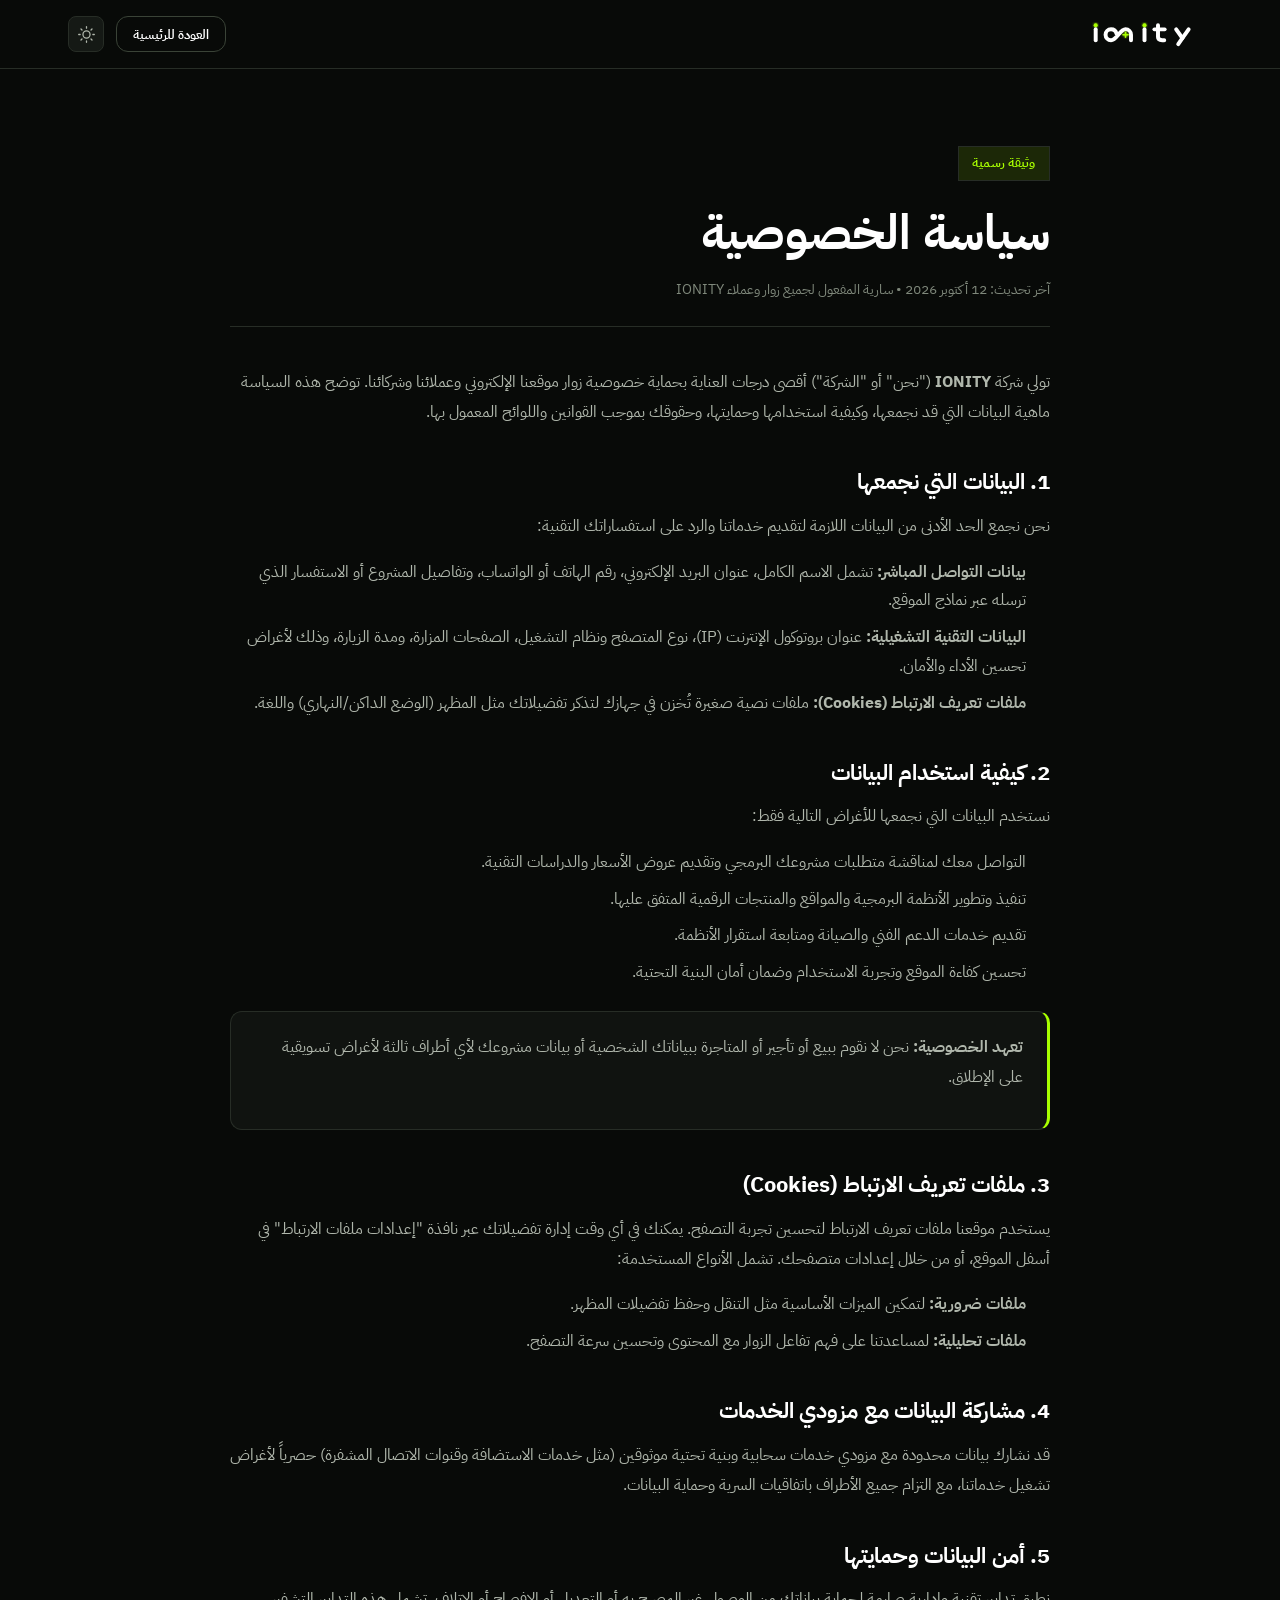
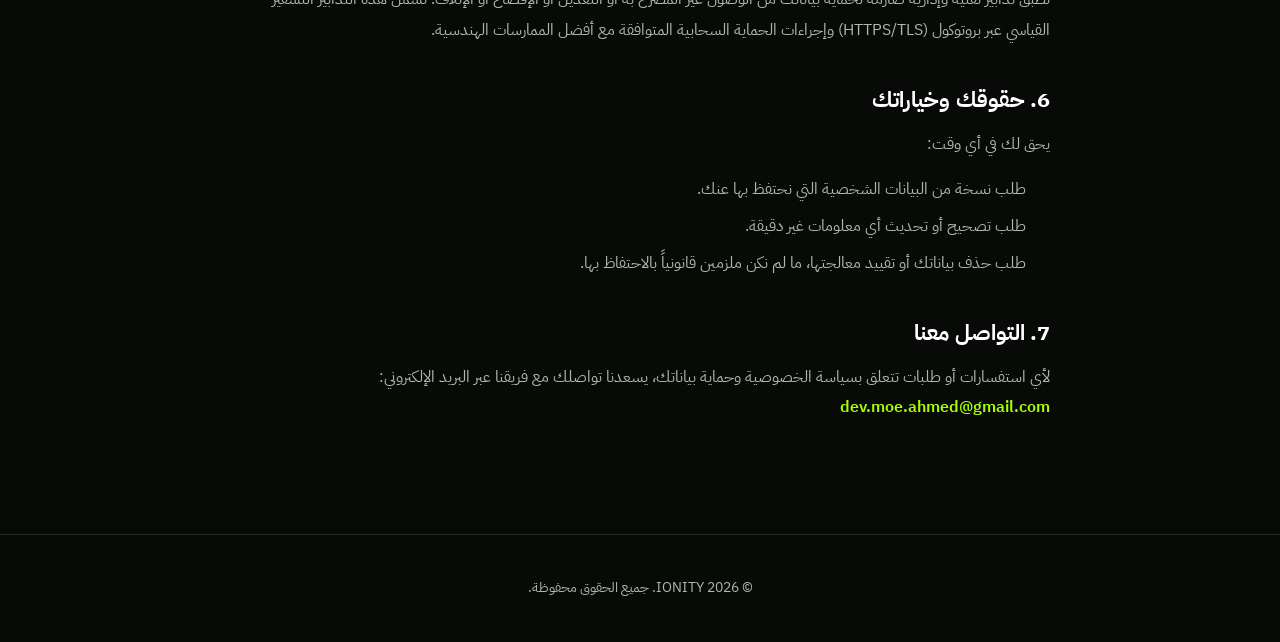
==== commit ea21a90c: "feat: update team titles, center founder photo, add phone & email contacts, optimize 1200x630 OG sha" ====
--- a/privacy.html
+++ b/privacy.html
@@ -10,7 +10,9 @@
   <meta name="description" content="سياسة الخصوصية وحماية البيانات في IONITY. نلتزم بأعلى معايير الشفافية والأمان في التعامل مع بياناتك.">
 
   <link rel="canonical" href="https://mohmad-dev.github.io/ionity-website/privacy.html">
-  <link rel="icon" type="image/x-icon" href="assets/images/favicon.ico">
+  <meta property="og:image" content="assets/images/og-share.jpg">
+  <link rel="icon" type="image/svg+xml" href="assets/images/logos/favicon.svg">
+  <link rel="alternate icon" type="image/x-icon" href="assets/images/favicon.ico">
 
   <link rel="preconnect" href="https://fonts.googleapis.com">
   <link rel="preconnect" href="https://fonts.gstatic.com" crossorigin>
@@ -225,7 +227,7 @@
           <p>
             لأي استفسارات أو طلبات تتعلق بسياسة الخصوصية وحماية بياناتك، يسعدنا تواصلك مع فريقنا عبر البريد الإلكتروني:
             <br>
-            <a href="mailto:hello@ionity.com" style="color:var(--color-accent); font-weight:var(--weight-semibold);">hello@ionity.com</a>
+            <a href="mailto:dev.moe.ahmed@gmail.com" style="color:var(--color-accent); font-weight:var(--weight-semibold);">dev.moe.ahmed@gmail.com</a>
           </p>
         </article>
 
--- a/assets/css/components.css
+++ b/assets/css/components.css
@@ -144,10 +144,10 @@
   background-color: var(--color-accent);
   border-radius: 50%;
   pointer-events: none;
-  transform: translate(-50%, -50%);
-  box-shadow: 0 0 10px var(--color-accent), 0 0 20px rgba(168, 255, 0, 0.5);
+  box-shadow: 0 0 6px rgba(168, 255, 0, 0.45);
   z-index: 100000;
-  transition: transform 0.15s ease, width 0.2s ease, height 0.2s ease;
+  will-change: transform;
+  transition: width 0.15s ease, height 0.15s ease, background-color 0.15s ease, opacity 0.15s ease;
 }
 
 .cursor-ring {
@@ -156,38 +156,41 @@
   left: 0;
   width: 36px;
   height: 36px;
-  border: 1.5px solid var(--color-accent);
+  border: 1.5px solid rgba(168, 255, 0, 0.65);
   border-radius: 50%;
   pointer-events: none;
-  transform: translate(-50%, -50%);
   z-index: 99999;
-  box-shadow: 0 0 16px rgba(168, 255, 0, 0.25);
-  transition: width 0.22s cubic-bezier(0.25, 1, 0.5, 1),
-              height 0.22s cubic-bezier(0.25, 1, 0.5, 1),
-              background-color 0.2s ease,
-              border-color 0.2s ease,
-              opacity 0.2s ease;
+  box-shadow: 0 0 10px rgba(168, 255, 0, 0.12);
+  will-change: transform;
+  transition: width 0.18s cubic-bezier(0.16, 1, 0.3, 1),
+              height 0.18s cubic-bezier(0.16, 1, 0.3, 1),
+              background-color 0.18s ease,
+              border-color 0.18s ease,
+              opacity 0.18s ease;
 }
 
 .custom-cursor.is-hovering .cursor-ring {
-  width: 56px;
-  height: 56px;
-  background-color: rgba(168, 255, 0, 0.12);
+  width: 54px;
+  height: 54px;
+  background-color: rgba(168, 255, 0, 0.08);
   border-color: #C2FF33;
-  box-shadow: 0 0 24px rgba(168, 255, 0, 0.4);
+  box-shadow: 0 0 16px rgba(168, 255, 0, 0.22);
 }
 
 .custom-cursor.is-hovering .cursor-dot {
-  transform: translate(-50%, -50%) scale(1.3);
+  width: 10px;
+  height: 10px;
 }
 
 .custom-cursor.is-down .cursor-ring {
-  transform: translate(-50%, -50%) scale(0.85);
+  width: 28px;
+  height: 28px;
   background-color: rgba(168, 255, 0, 0.25);
 }
 
 .custom-cursor.is-down .cursor-dot {
-  transform: translate(-50%, -50%) scale(0.7);
+  width: 6px;
+  height: 6px;
 }
 
 @media (hover: none) or (pointer: coarse) {
@@ -726,42 +729,259 @@
   box-shadow: var(--shadow-float);
 }
 
-/* Service card variant */
+/* ═══════════════════════════════════════════════════════════
+   SERVICES CONTINUOUS LASER SPINE & INTERACTION
+   ═══════════════════════════════════════════════════════════ */
+
+.services-laser-bg {
+  position: absolute;
+  inset: 0;
+  pointer-events: none;
+  z-index: 1;
+  overflow: hidden;
+  opacity: 0.62;
+}
+
+.services-laser-svg {
+  width: 100%;
+  height: 100%;
+  display: block;
+}
+
+.srv-laser-track {
+  stroke: rgba(0, 229, 255, 0.06);
+}
+
+.srv-photon-spark {
+  opacity: 0;
+  pointer-events: none;
+  filter: drop-shadow(0 0 5px #FFFFFF) drop-shadow(0 0 12px rgba(0, 229, 255, 0.65));
+  transition: opacity 0.25s ease;
+}
+
+.srv-photon-spark.is-active {
+  opacity: 0.9;
+}
+
+.srv-laser-beam {
+  stroke-dasharray: 450 1100;
+  stroke-dashoffset: 3100;
+  transition: opacity 0.5s ease;
+}
+
+.srv-laser-beam-1 {
+  animation: srvLaserFlow1 14s linear infinite;
+}
+
+.srv-laser-beam-2 {
+  animation: srvLaserFlow2 18s linear infinite;
+  animation-delay: -3.5s;
+}
+
+@keyframes srvLaserFlow1 {
+  0% { stroke-dashoffset: 3100; }
+  100% { stroke-dashoffset: 0; }
+}
+
+@keyframes srvLaserFlow2 {
+  0% { stroke-dashoffset: 3100; }
+  100% { stroke-dashoffset: 0; }
+}
+
+@media (prefers-reduced-motion: reduce) {
+  .srv-laser-beam {
+    animation: none !important;
+    stroke-dashoffset: 0 !important;
+  }
+}
+
+/* Service card variant - Calm Frosted Glassmorphism */
 .service-card {
+  position: relative;
+  z-index: 2;
   display: flex;
   flex-direction: column;
-  gap: var(--space-4);
-}
-
+  gap: var(--space-3);
+  background: rgba(14, 18, 15, 0.84);
+  backdrop-filter: blur(16px);
+  -webkit-backdrop-filter: blur(16px);
+  border: 1px solid rgba(255, 255, 255, 0.07);
+  border-radius: var(--radius-lg);
+  padding: 2rem 2.25rem;
+  transition: border-color 0.4s ease,
+              transform 0.45s cubic-bezier(0.16, 1, 0.3, 1),
+              box-shadow 0.4s ease,
+              background-color 0.4s ease;
+}
+
+/* Initially hidden: Materializes gently when laser beam reaches each card */
+.services-section .service-card {
+  opacity: 0;
+  transform: translateY(20px) scale(0.98);
+  filter: blur(5px);
+  pointer-events: none;
+  visibility: hidden;
+  transition: opacity 0.85s cubic-bezier(0.16, 1, 0.3, 1),
+              transform 0.85s cubic-bezier(0.16, 1, 0.3, 1),
+              filter 0.85s cubic-bezier(0.16, 1, 0.3, 1),
+              border-color 0.4s ease,
+              box-shadow 0.4s ease,
+              background-color 0.4s ease;
+}
+
+/* Resting revealed state: calm dark border (NOT permanently blue) */
+.services-section .service-card.is-revealed {
+  opacity: 1;
+  transform: translateY(0) scale(1);
+  filter: blur(0);
+  pointer-events: auto;
+  visibility: visible;
+  border-color: rgba(255, 255, 255, 0.07);
+  box-shadow: 0 12px 30px rgba(0, 0, 0, 0.35);
+}
+
+/* Blue border ONLY when the laser beam is actively passing through this card */
+.services-section .service-card.is-beam-passing {
+  border-color: rgba(0, 210, 255, 0.62) !important;
+  box-shadow: 0 0 22px rgba(0, 210, 255, 0.16), 0 12px 30px rgba(0, 0, 0, 0.38) !important;
+}
+
+@media (prefers-reduced-motion: reduce) {
+  .services-section .service-card {
+    opacity: 1 !important;
+    transform: none !important;
+    filter: none !important;
+    pointer-events: auto !important;
+    visibility: visible !important;
+    animation: none !important;
+  }
+}
+
+.service-card-top {
+  display: flex;
+  align-items: center;
+  justify-content: space-between;
+  margin-bottom: var(--space-2);
+}
+
+.service-tech-chip {
+  display: inline-flex;
+  align-items: center;
+  gap: 7px;
+  font-family: 'JetBrains Mono', 'Fira Code', 'Courier New', monospace;
+  font-size: 0.72rem;
+  font-weight: 600;
+  letter-spacing: 0.05em;
+  color: rgba(168, 255, 0, 0.85);
+  background: rgba(168, 255, 0, 0.04);
+  border: 1px solid rgba(168, 255, 0, 0.14);
+  padding: 4px 11px;
+  border-radius: var(--radius-full);
+  direction: ltr;
+}
+
+.service-pulse-dot {
+  width: 5px;
+  height: 5px;
+  border-radius: 50%;
+  background: var(--color-accent);
+  box-shadow: 0 0 4px rgba(168, 255, 0, 0.55);
+  animation: pulseDot 3s ease-in-out infinite;
+}
+
+/* Soft, eye-friendly hover state */
+.service-card:hover {
+  border-color: rgba(0, 210, 255, 0.5) !important;
+  box-shadow: 0 16px 36px rgba(0, 0, 0, 0.42), 0 0 20px rgba(0, 210, 255, 0.12) !important;
+  transform: translateY(-3px) !important;
+  background: rgba(16, 22, 19, 0.9);
+}
+
+/* Frameless custom icon directly on card surface (no box behind icon) */
 .service-card .card-icon {
-  width: 44px;
-  height: 44px;
-  background: var(--color-accent-dim);
-  border: 1px solid rgba(168, 255, 0, 0.2);
-  border-radius: var(--radius-sm);
+  width: 34px;
+  height: 34px;
+  background: transparent !important;
+  border: none !important;
+  border-radius: 0 !important;
+  padding: 0 !important;
+  box-shadow: none !important;
   display: flex;
   align-items: center;
   justify-content: center;
   flex-shrink: 0;
-  color: var(--color-accent);
+  color: var(--color-text);
+  transition: transform 0.35s ease, color 0.35s ease;
 }
 
 .service-card .card-icon svg {
-  width: 22px;
-  height: 22px;
+  width: 32px;
+  height: 32px;
+  display: block;
+}
+
+.service-card:hover .card-icon,
+.service-card.is-beam-passing .card-icon {
+  transform: scale(1.08);
+  color: #00E5FF;
 }
 
 .service-card .card-title {
-  font-size: 1.0625rem;
+  font-size: 1.125rem;
   font-weight: var(--weight-semibold);
   color: var(--color-text);
-  margin: 0;
+  margin: var(--space-1) 0 0 0;
 }
 
 .service-card .card-body {
   font-size: 0.9375rem;
-  line-height: 1.7;
+  line-height: 1.75;
   color: var(--color-text-secondary);
+  margin: 0;
+}
+
+/* Compact 1-screen mobile service cards */
+@media (max-width: 768px) {
+  .service-card {
+    padding: 0.7rem 0.95rem;
+    gap: 0.2rem;
+    border-radius: var(--radius-md);
+  }
+
+  .service-card-top {
+    margin-bottom: 0.1rem;
+  }
+
+  .service-tech-chip {
+    font-size: 0.62rem;
+    padding: 2px 8px;
+    gap: 5px;
+  }
+
+  .service-card .card-icon {
+    width: 24px;
+    height: 24px;
+  }
+
+  .service-card .card-icon svg {
+    width: 22px;
+    height: 22px;
+  }
+
+  .service-card .card-title {
+    font-size: 0.92rem;
+    margin: 0;
+    line-height: 1.25;
+  }
+
+  .service-card .card-body {
+    font-size: 0.76rem;
+    line-height: 1.42;
+    display: -webkit-box;
+    -webkit-line-clamp: 2;
+    -webkit-box-orient: vertical;
+    overflow: hidden;
+  }
 }
 
 .service-card .card-link {
@@ -772,7 +992,12 @@
   font-weight: var(--weight-medium);
   color: var(--color-accent);
   margin-top: auto;
-  transition: gap var(--transition-fast);
+  transition: gap var(--transition-fast), color var(--transition-fast);
+}
+
+.service-card:hover .card-link,
+.service-card.is-active .card-link {
+  color: #00E5FF;
 }
 
 .service-card .card-link:hover {
@@ -1119,12 +1344,12 @@
   font-family: 'Inter', monospace;
   font-size: 11px;
   font-weight: 700;
-  box-shadow: 0 0 12px currentColor;
+  box-shadow: 0 0 8px rgba(168, 255, 0, 0.35);
 }
 
 .node-pos {
-  background: rgba(168, 255, 0, 0.15);
-  border: 1px solid #A8FF00;
+  background: rgba(168, 255, 0, 0.12);
+  border: 1px solid rgba(168, 255, 0, 0.8);
   color: #A8FF00;
   top: -11px;
   left: 50%;
@@ -1132,12 +1357,13 @@
 }
 
 .node-neg {
-  background: rgba(53, 237, 202, 0.15);
-  border: 1px solid #35EDCA;
+  background: rgba(53, 237, 202, 0.12);
+  border: 1px solid rgba(53, 237, 202, 0.8);
   color: #35EDCA;
   bottom: -11px;
   left: 50%;
   transform: translateX(-50%);
+  box-shadow: 0 0 8px rgba(53, 237, 202, 0.35);
 }
 
 .ionic-plasma-core {
@@ -1145,8 +1371,8 @@
   width: 90px;
   height: 90px;
   border-radius: 50%;
-  background: radial-gradient(circle, #A8FF00 0%, rgba(168, 255, 0, 0.4) 45%, rgba(10, 13, 10, 0) 75%);
-  box-shadow: 0 0 50px rgba(168, 255, 0, 0.6), 0 0 100px rgba(168, 255, 0, 0.25);
+  background: radial-gradient(circle, #A8FF00 0%, rgba(168, 255, 0, 0.32) 45%, rgba(10, 13, 10, 0) 75%);
+  box-shadow: 0 0 32px rgba(168, 255, 0, 0.38), 0 0 65px rgba(168, 255, 0, 0.15);
   display: flex;
   align-items: center;
   justify-content: center;
@@ -1275,35 +1501,40 @@
 }
 
 /* ═══════════════════════════════════════════════════════════
-   COOKIE CONSENT BANNER & SETTINGS MODAL
+   MINIMALIST COOKIE TOAST POPUP
    ═══════════════════════════════════════════════════════════ */
 
-.cookie-banner[hidden],
-.cookie-modal[hidden] {
+.cookie-toast[hidden] {
   display: none !important;
 }
 
-.cookie-banner {
+.cookie-toast {
   position: fixed;
-  bottom: clamp(1rem, 3vw, 2rem);
-  left: clamp(1rem, 3vw, 2rem);
-  right: clamp(1rem, 3vw, 2rem);
-  max-width: 1040px;
-  margin-inline: auto;
-  z-index: 9990;
+  bottom: 24px;
+  right: 24px;
+  z-index: 9995;
   background: rgba(14, 18, 14, 0.94);
-  backdrop-filter: blur(16px);
-  -webkit-backdrop-filter: blur(16px);
+  backdrop-filter: blur(14px);
+  -webkit-backdrop-filter: blur(14px);
   border: 1px solid var(--color-border);
-  border-radius: var(--radius-lg);
-  box-shadow: 0 16px 40px rgba(0, 0, 0, 0.5), 0 0 0 1px rgba(168, 255, 0, 0.12);
-  padding: 1.25rem 1.75rem;
-  animation: slideUpCookie 0.4s cubic-bezier(0.16, 1, 0.3, 1) forwards;
-}
-
-@keyframes slideUpCookie {
+  border-radius: var(--radius-full);
+  box-shadow: 0 10px 30px rgba(0, 0, 0, 0.45), 0 0 0 1px rgba(168, 255, 0, 0.12);
+  padding: 0.6rem 1.15rem;
+  display: flex;
+  align-items: center;
+  gap: 1.25rem;
+  max-width: calc(100vw - 48px);
+  animation: slideUpToast 0.35s cubic-bezier(0.16, 1, 0.3, 1) forwards;
+}
+
+body.lang-ar .cookie-toast {
+  right: auto;
+  left: 24px;
+}
+
+@keyframes slideUpToast {
   from {
-    transform: translateY(100%);
+    transform: translateY(120%);
     opacity: 0;
   }
   to {
@@ -1312,206 +1543,269 @@
   }
 }
 
-.cookie-banner-inner {
-  display: flex;
-  align-items: center;
-  justify-content: space-between;
-  gap: 2rem;
-  flex-wrap: wrap;
-}
-
-.cookie-text {
-  flex: 1 1 500px;
-}
-
-.cookie-title {
-  font-size: 1rem;
-  font-weight: var(--weight-bold);
-  color: var(--color-text);
-  margin-bottom: 0.35rem;
-}
-
-.cookie-desc {
-  font-size: 0.875rem;
+.cookie-toast-content {
+  display: flex;
+  align-items: center;
+  gap: 0.5rem;
+}
+
+.cookie-emoji {
+  font-size: 1.1rem;
+  line-height: 1;
+}
+
+.cookie-toast-msg {
+  font-size: 0.8125rem;
   color: var(--color-text-secondary);
-  line-height: 1.6;
-}
-
-.cookie-link {
+  margin: 0;
+  white-space: nowrap;
+}
+
+.cookie-toast-link {
   color: var(--color-accent);
   text-decoration: underline;
-  text-underline-offset: 3px;
+  text-underline-offset: 2px;
   margin-inline-start: 0.35rem;
 }
 
-.cookie-actions {
-  display: flex;
-  align-items: center;
-  gap: 0.75rem;
-  flex-wrap: wrap;
-}
-
-.cookie-actions .btn {
-  padding: 0.55rem 1.15rem;
-  font-size: 0.875rem;
-}
-
-/* Cookie Settings Modal */
-.cookie-modal {
-  position: fixed;
-  inset: 0;
-  z-index: 9999;
-  display: flex;
-  align-items: center;
+.cookie-toast-actions {
+  display: flex;
+  align-items: center;
+  gap: 0.4rem;
+}
+
+.cookie-toast-btn {
+  padding: 0.32rem 0.8rem;
+  font-size: 0.75rem;
+  font-weight: var(--weight-semibold);
+  border-radius: var(--radius-full);
+  cursor: pointer;
+  border: 1px solid transparent;
+  transition: all var(--transition-fast);
+}
+
+.cookie-toast-btn-accept {
+  background: var(--color-accent);
+  color: #0A0A0A;
+}
+
+.cookie-toast-btn-accept:hover {
+  background: #B8FF1A;
+  box-shadow: 0 0 10px rgba(168, 255, 0, 0.4);
+}
+
+.cookie-toast-btn-reject {
+  background: var(--color-surface);
+  color: var(--color-text-muted);
+  border-color: var(--color-border);
+}
+
+.cookie-toast-btn-reject:hover {
+  color: var(--color-text);
+  border-color: var(--color-border-strong);
+}
+
+@media (max-width: 640px) {
+  .cookie-toast {
+    bottom: 16px;
+    left: 16px !important;
+    right: 16px !important;
+    max-width: none;
+    border-radius: var(--radius-lg);
+    flex-wrap: wrap;
+    gap: 0.75rem;
+    padding: 0.75rem 1rem;
+  }
+  .cookie-toast-msg {
+    white-space: normal;
+  }
+}
+
+/* ═══════════════════════════════════════════════════════════
+   GPU PERFORMANCE OPTIMIZATION — Pause offscreen keyframe loops
+   ═══════════════════════════════════════════════════════════ */
+.is-offscreen *,
+.is-offscreen *::before,
+.is-offscreen *::after {
+  animation-play-state: paused !important;
+}
+
+/* ═══════════════════════════════════════════════════════════
+   SOLUTION CARDS — CUSTOM ARCHITECTURAL UI PREVIEWS
+   ═══════════════════════════════════════════════════════════ */
+.solution-card {
+  background: rgba(14, 18, 15, 0.85) !important;
+  border: 1px solid rgba(255, 255, 255, 0.08) !important;
+  border-radius: var(--radius-lg);
+  overflow: hidden;
+  transition: border-color 0.4s ease, transform 0.4s cubic-bezier(0.16, 1, 0.3, 1), box-shadow 0.4s ease;
+}
+
+.solution-card:hover {
+  border-color: rgba(168, 255, 0, 0.4) !important;
+  box-shadow: 0 18px 40px rgba(0, 0, 0, 0.45), 0 0 24px rgba(168, 255, 0, 0.09);
+  transform: translateY(-4px);
+}
+
+.solution-ui-preview {
+  width: 100%;
+  height: 185px;
+  background: linear-gradient(180deg, rgba(18, 24, 19, 0.95) 0%, rgba(10, 14, 11, 0.98) 100%);
+  border-bottom: 1px solid rgba(255, 255, 255, 0.06);
+  display: flex;
+  flex-direction: column;
+  direction: ltr;
+  overflow: hidden;
+}
+
+.sol-ui-bar {
+  display: flex;
+  align-items: center;
+  justify-content: space-between;
+  padding: 10px 14px;
+  background: rgba(255, 255, 255, 0.02);
+  border-bottom: 1px solid rgba(255, 255, 255, 0.05);
+}
+
+.sol-ui-dots {
+  display: flex;
+  gap: 5px;
+}
+
+.sol-ui-dots span {
+  width: 6px;
+  height: 6px;
+  border-radius: 50%;
+  background: rgba(255, 255, 255, 0.16);
+}
+
+.sol-ui-dots span:first-child { background: rgba(168, 255, 0, 0.55); }
+.sol-ui-dots span:nth-child(2) { background: rgba(0, 229, 255, 0.45); }
+
+.sol-ui-tag {
+  font-family: 'JetBrains Mono', monospace;
+  font-size: 0.65rem;
+  font-weight: 600;
+  letter-spacing: 0.06em;
+  color: rgba(255, 255, 255, 0.45);
+}
+
+.sol-ui-live {
+  display: inline-flex;
+  align-items: center;
+  gap: 5px;
+  font-family: 'JetBrains Mono', monospace;
+  font-size: 0.62rem;
+  font-weight: 600;
+  color: var(--color-accent);
+  background: rgba(168, 255, 0, 0.08);
+  padding: 2px 7px;
+  border-radius: 99px;
+}
+
+.sol-live-dot {
+  width: 5px;
+  height: 5px;
+  border-radius: 50%;
+  background: var(--color-accent);
+  display: inline-block;
+}
+
+.sol-live-dot.cyan {
+  background: #00E5FF;
+}
+
+.sol-ui-canvas {
+  flex: 1;
+  padding: 12px 16px;
+  display: flex;
+  flex-direction: column;
   justify-content: center;
-  padding: 1.5rem;
-}
-
-.cookie-modal-overlay {
-  position: absolute;
-  inset: 0;
-  background: rgba(0, 0, 0, 0.7);
-  backdrop-filter: blur(8px);
-  -webkit-backdrop-filter: blur(8px);
-}
-
-.cookie-modal-box {
   position: relative;
-  z-index: 1;
-  background: var(--color-bg);
-  border: 1px solid var(--color-border-strong);
-  border-radius: var(--radius-lg);
-  max-width: 580px;
+}
+
+.sol-ui-metrics {
+  display: flex;
+  gap: 12px;
+  margin-bottom: 4px;
+}
+
+.sol-metric-box {
+  background: rgba(255, 255, 255, 0.03);
+  border: 1px solid rgba(255, 255, 255, 0.06);
+  border-radius: 6px;
+  padding: 4px 10px;
+  display: flex;
+  align-items: baseline;
+  gap: 6px;
+}
+
+.sol-m-label {
+  font-family: monospace;
+  font-size: 0.6rem;
+  color: rgba(255, 255, 255, 0.45);
+}
+
+.sol-m-val {
+  font-family: 'Inter', sans-serif;
+  font-size: 0.8rem;
+  font-weight: 700;
+}
+
+.sol-m-val.accent { color: #A8FF00; }
+.sol-m-val.cyan { color: #00E5FF; }
+
+.sol-ui-svg {
   width: 100%;
-  box-shadow: 0 24px 60px rgba(0, 0, 0, 0.6);
-  padding: 1.75rem;
-  max-height: 90vh;
-  overflow-y: auto;
-}
-
-.cookie-modal-header {
-  display: flex;
-  align-items: center;
-  justify-content: space-between;
-  margin-bottom: 1.5rem;
-  padding-bottom: 1rem;
-  border-bottom: 1px solid var(--color-border);
-}
-
-.cookie-modal-title {
-  font-size: 1.25rem;
-  color: var(--color-text);
-}
-
-.cookie-modal-close {
-  background: none;
-  border: none;
-  color: var(--color-text-muted);
-  cursor: pointer;
-  padding: 0.25rem;
-  display: flex;
-  align-items: center;
-  justify-content: center;
-  border-radius: var(--radius-sm);
-  transition: color var(--transition-fast);
-}
-
-.cookie-modal-close:hover {
-  color: var(--color-text);
-}
-
-.cookie-category {
-  padding: 1rem;
-  border-radius: var(--radius-md);
-  background: var(--color-surface);
-  border: 1px solid var(--color-border);
-  margin-bottom: 0.85rem;
-}
-
-.cookie-category-header {
-  display: flex;
-  align-items: center;
-  justify-content: space-between;
-  gap: 1rem;
-}
-
-.cookie-category-name {
-  font-size: 0.9375rem;
-  font-weight: var(--weight-semibold);
-  color: var(--color-text);
-  margin-bottom: 0.25rem;
-}
-
-.cookie-category-desc {
-  font-size: 0.8125rem;
-  color: var(--color-text-secondary);
-  line-height: 1.5;
-}
-
-.cookie-badge-required {
-  font-size: 0.75rem;
-  padding: 0.25rem 0.6rem;
-  border-radius: var(--radius-full);
-  background: var(--color-accent-dim);
-  color: var(--color-accent);
-  border: 1px solid rgba(168, 255, 0, 0.2);
-  white-space: nowrap;
-}
-
-/* Toggle Switch */
-.cookie-toggle {
-  position: relative;
-  display: inline-block;
-  width: 44px;
-  height: 24px;
+  height: auto;
+  max-height: 95px;
+  display: block;
+}
+
+.sol-erp-bars {
+  display: flex;
+  flex-direction: column;
+  gap: 12px;
+}
+
+.sol-erp-row {
+  display: flex;
+  align-items: center;
+  gap: 10px;
+}
+
+.sol-erp-lbl {
+  font-family: monospace;
+  font-size: 0.63rem;
+  color: rgba(255, 255, 255, 0.6);
+  width: 105px;
   flex-shrink: 0;
-  cursor: pointer;
-}
-
-.cookie-toggle input {
-  opacity: 0;
-  width: 0;
-  height: 0;
-}
-
-.cookie-toggle-slider {
-  position: absolute;
-  inset: 0;
-  background-color: var(--color-surface-2);
-  border: 1px solid var(--color-border);
-  border-radius: 24px;
-  transition: var(--transition-base);
-}
-
-.cookie-toggle-slider::before {
-  position: absolute;
-  content: "";
-  height: 18px;
-  width: 18px;
-  left: 2px;
-  bottom: 2px;
-  background-color: var(--color-text-secondary);
-  border-radius: 50%;
-  transition: var(--transition-base);
-}
-
-.cookie-toggle input:checked + .cookie-toggle-slider {
-  background-color: var(--color-accent);
-  border-color: var(--color-accent);
-}
-
-.cookie-toggle input:checked + .cookie-toggle-slider::before {
-  transform: translateX(20px);
-  background-color: #0A0A0A;
-}
-
-.cookie-modal-footer {
-  display: flex;
-  align-items: center;
-  justify-content: flex-end;
-  gap: 0.75rem;
-  margin-top: 1.5rem;
-  padding-top: 1.25rem;
-  border-top: 1px solid var(--color-border);
-}
-
+}
+
+.sol-erp-track {
+  flex: 1;
+  height: 6px;
+  background: rgba(255, 255, 255, 0.06);
+  border-radius: 99px;
+  overflow: hidden;
+}
+
+.sol-erp-fill {
+  height: 100%;
+  border-radius: 99px;
+}
+
+.sol-erp-fill.accent { background: linear-gradient(90deg, #68B800, #A8FF00); }
+.sol-erp-fill.cyan { background: linear-gradient(90deg, #0088FF, #00E5FF); }
+
+.sol-erp-pct {
+  font-family: 'Inter', sans-serif;
+  font-size: 0.7rem;
+  font-weight: 700;
+  color: rgba(255, 255, 255, 0.85);
+  width: 28px;
+  text-align: right;
+}
+
+
+
--- a/assets/css/muffin.css
+++ b/assets/css/muffin.css
@@ -338,8 +338,6 @@
   position: relative;
   background: var(--color-bg);
   padding-block: clamp(4rem, 8vw, 6.5rem);
-  border-top: 1px solid var(--color-border);
-  border-bottom: 1px solid var(--color-border);
   overflow: hidden;
 }
 
@@ -460,13 +458,13 @@
 
 /* Base persistent glowing track */
 .laser-track {
-  stroke: rgba(0, 163, 255, 0.35);
-  stroke-width: 2px;
-  opacity: 0.5;
-  filter: drop-shadow(0 0 10px rgba(0, 163, 255, 0.6));
-}
-
-/* High-energy pulsing laser surges (slow and majestic) */
+  stroke: rgba(0, 163, 255, 0.24);
+  stroke-width: 1.8px;
+  opacity: 0.42;
+  filter: drop-shadow(0 0 6px rgba(0, 163, 255, 0.35));
+}
+
+/* High-energy pulsing laser surges (slow and majestic, softer glow) */
 .laser-beam {
   stroke-dasharray: 600 1400;
   animation: drawBeamSlow 18s linear infinite;
@@ -474,19 +472,19 @@
 
 .laser-beam-1 {
   stroke: #00E5FF !important;
-  stroke-width: 4.5px;
+  stroke-width: 3.5px;
   animation-delay: 0s;
   animation-duration: 18s;
-  filter: drop-shadow(0 0 12px #00B4D8) drop-shadow(0 0 30px rgba(0, 163, 255, 0.85));
+  filter: drop-shadow(0 0 8px rgba(0, 180, 216, 0.6)) drop-shadow(0 0 18px rgba(0, 163, 255, 0.45));
 }
 
 .laser-beam-2 {
   stroke: #00A3FF !important;
-  stroke-width: 3.5px;
+  stroke-width: 2.8px;
   animation-delay: -9s;
   animation-duration: 24s;
   stroke-dasharray: 500 1300;
-  filter: drop-shadow(0 0 10px #0077B6) drop-shadow(0 0 24px rgba(0, 102, 255, 0.75));
+  filter: drop-shadow(0 0 6px rgba(0, 119, 182, 0.5)) drop-shadow(0 0 14px rgba(0, 102, 255, 0.4));
 }
 
 @keyframes drawBeamSlow {
@@ -525,7 +523,7 @@
   line-height: 1;
   margin-bottom: 8px;
   letter-spacing: -0.03em;
-  text-shadow: 0 0 35px rgba(53, 237, 202, 0.4), 0 4px 15px rgba(0, 0, 0, 0.6);
+  text-shadow: 0 0 20px rgba(53, 237, 202, 0.22), 0 4px 12px rgba(0, 0, 0, 0.5);
 }
 
 .stat-vertical-label {
@@ -533,7 +531,7 @@
   font-weight: var(--weight-medium);
   color: #35EDCA;
   letter-spacing: 0.04em;
-  text-shadow: 0 0 15px rgba(53, 237, 202, 0.3);
+  text-shadow: 0 0 10px rgba(53, 237, 202, 0.18);
 }
 
 @media (max-width: 768px) {
@@ -553,7 +551,6 @@
   .laser-stats-container {
     min-height: 440px;
   }
-}
   .trust-bar-inner {
     gap: var(--space-6);
   }
@@ -569,6 +566,8 @@
 
 .services-section {
   background: var(--color-bg);
+  position: relative;
+  overflow: hidden;
 }
 
 .section-header {
@@ -635,9 +634,42 @@
   gap: var(--space-6);
 }
 
-@media (max-width: 700px) {
+@media (max-width: 768px) {
+  .services-section.section {
+    padding-block: 1.15rem !important;
+    min-height: calc(100svh - 60px);
+    display: flex;
+    flex-direction: column;
+    justify-content: center;
+  }
+
+  .services-section .section-header {
+    margin-bottom: 0.65rem;
+  }
+
+  .services-section .section-label {
+    font-size: 0.65rem;
+    margin-bottom: 0.2rem;
+  }
+
+  .services-section .section-title {
+    font-size: 1.3rem;
+    margin-bottom: 0.25rem;
+    line-height: 1.25;
+  }
+
+  .services-section .section-body {
+    font-size: 0.78rem;
+    line-height: 1.45;
+  }
+
+  .services-section .section-header-svg-bg {
+    display: none;
+  }
+
   .services-grid {
     grid-template-columns: 1fr;
+    gap: 0.5rem;
   }
 }
 
@@ -648,8 +680,6 @@
 
 .about-section {
   background: var(--color-surface);
-  border-top: 1px solid var(--color-border);
-  border-bottom: 1px solid var(--color-border);
 }
 
 .about-inner {
@@ -821,16 +851,18 @@
 
 .team-cards-grid {
   display: grid;
-  grid-template-columns: repeat(5, 1fr);
-  gap: var(--space-4);
+  grid-template-columns: repeat(auto-fit, minmax(240px, 1fr));
+  gap: var(--space-5);
   width: 100%;
+  max-width: 960px;
+  margin-inline: auto;
 }
 
 .team-card {
-  background: rgba(16, 19, 16, 0.7);
+  background: rgba(16, 19, 16, 0.78);
   border: 1px solid var(--color-border);
   border-radius: var(--radius-lg);
-  padding: var(--space-6) var(--space-3);
+  padding: var(--space-6) var(--space-5);
   display: flex;
   flex-direction: column;
   align-items: center;
@@ -842,15 +874,15 @@
 }
 
 .team-card:hover {
-  border-color: #00E5FF;
+  border-color: rgba(0, 229, 255, 0.6);
   transform: translateY(-4px);
-  box-shadow: 0 12px 30px rgba(0, 0, 0, 0.4), 0 0 20px rgba(0, 229, 255, 0.15);
+  box-shadow: 0 12px 30px rgba(0, 0, 0, 0.4), 0 0 18px rgba(0, 229, 255, 0.12);
 }
 
 .team-avatar-wrap {
   position: relative;
-  width: 76px;
-  height: 76px;
+  width: 92px;
+  height: 92px;
   margin-bottom: var(--space-4);
 }
 
@@ -859,58 +891,61 @@
   height: 100%;
   border-radius: 50%;
   object-fit: cover;
+  object-position: center top;
+  background: #141915;
   border: 2px solid #00E5FF;
   display: block;
 }
 
+.founder-avatar {
+  object-position: center 20% !important;
+}
+
 .team-avatar-glow {
   position: absolute;
-  inset: -3px;
+  inset: -4px;
   border-radius: 50%;
-  background: radial-gradient(circle, rgba(0, 229, 255, 0.4) 0%, transparent 70%);
+  background: radial-gradient(circle, rgba(0, 229, 255, 0.28) 0%, transparent 70%);
   z-index: -1;
   transition: opacity var(--transition-fast);
 }
 
 .team-card:hover .team-avatar-glow {
-  background: radial-gradient(circle, rgba(0, 229, 255, 0.7) 0%, transparent 70%);
+  background: radial-gradient(circle, rgba(0, 229, 255, 0.5) 0%, transparent 70%);
 }
 
 .team-name {
-  font-size: 1.0625rem;
-  font-weight: var(--weight-semibold);
+  font-size: 1.125rem;
+  font-weight: var(--weight-bold);
   color: var(--color-text);
-  margin-bottom: 3px;
+  margin-bottom: 4px;
 }
 
 .team-role {
-  font-size: 0.8125rem;
+  font-size: 0.85rem;
   color: var(--color-text-secondary);
   margin-bottom: var(--space-3);
-  line-height: 1.35;
+  line-height: 1.45;
+  max-width: 28ch;
 }
 
 .team-chip {
   display: inline-block;
   font-family: 'Inter', monospace;
   font-size: 0.6875rem;
-  padding: 3px 8px;
+  padding: 4px 10px;
   border-radius: var(--radius-pill);
-  background: rgba(0, 229, 255, 0.08);
-  border: 1px solid rgba(0, 229, 255, 0.25);
+  background: rgba(0, 229, 255, 0.07);
+  border: 1px solid rgba(0, 229, 255, 0.22);
   color: #00E5FF;
   letter-spacing: 0.03em;
-}
-
-@media (max-width: 1100px) {
-  .team-cards-grid {
-    grid-template-columns: repeat(3, 1fr);
-  }
+  direction: ltr;
 }
 
 @media (max-width: 640px) {
   .team-cards-grid {
-    grid-template-columns: repeat(2, 1fr);
+    grid-template-columns: 1fr;
+    gap: var(--space-3);
   }
 }
 
@@ -1029,8 +1064,6 @@
 
 .solutions-section {
   background: var(--color-surface);
-  border-top: 1px solid var(--color-border);
-  border-bottom: 1px solid var(--color-border);
 }
 
 .solutions-grid {
@@ -1186,8 +1219,6 @@
 
 .cta-section {
   background: var(--color-surface);
-  border-top: 1px solid var(--color-border);
-  border-bottom: 1px solid var(--color-border);
 }
 
 .cta-inner {
@@ -1442,7 +1473,6 @@
 
 .site-footer {
   background: var(--color-bg);
-  border-top: 1px solid var(--color-border);
   padding-block: var(--space-16);
 }
 
--- a/assets/css/theme-light.css
+++ b/assets/css/theme-light.css
@@ -168,9 +168,9 @@
 }
 
 [data-theme="light"] .card-icon {
-  background: #EFF1EB;
-  border-color: var(--color-border);
-  color: var(--color-accent);
+  background: transparent !important;
+  border-color: transparent !important;
+  color: var(--color-text);
 }
 
 [data-theme="light"] .tech-item {
@@ -234,18 +234,83 @@
 }
 
 [data-theme="light"] .laser-track {
-  stroke: rgba(0, 119, 204, 0.25);
-  filter: drop-shadow(0 0 6px rgba(0, 119, 204, 0.25));
+  stroke: rgba(0, 119, 204, 0.2);
+  filter: drop-shadow(0 0 4px rgba(0, 119, 204, 0.18));
 }
 
 [data-theme="light"] .laser-beam-1 {
   stroke: #007CE8 !important;
-  filter: drop-shadow(0 0 8px rgba(0, 124, 232, 0.45));
+  filter: drop-shadow(0 0 6px rgba(0, 124, 232, 0.35));
 }
 
 [data-theme="light"] .laser-beam-2 {
   stroke: #005BB5 !important;
-  filter: drop-shadow(0 0 6px rgba(0, 91, 181, 0.35));
+  filter: drop-shadow(0 0 5px rgba(0, 91, 181, 0.28));
+}
+
+/* ── Services Laser Spine & Cards in Light Mode ────────────── */
+[data-theme="light"] .services-laser-bg {
+  opacity: 0.55;
+}
+
+[data-theme="light"] .srv-laser-track {
+  stroke: rgba(0, 119, 204, 0.14);
+  filter: none;
+}
+
+[data-theme="light"] .srv-laser-beam-1 {
+  stroke: #007CE8 !important;
+  filter: drop-shadow(0 0 6px rgba(0, 124, 232, 0.35));
+}
+
+[data-theme="light"] .srv-laser-beam-2 {
+  stroke: #005BB5 !important;
+  filter: drop-shadow(0 0 5px rgba(0, 91, 181, 0.28));
+}
+
+[data-theme="light"] .srv-photon-spark {
+  fill: #007CE8;
+  filter: drop-shadow(0 0 5px #007CE8) drop-shadow(0 0 10px rgba(0, 124, 232, 0.45));
+}
+
+[data-theme="light"] .service-card {
+  background: rgba(255, 255, 255, 0.9);
+  border-color: rgba(0, 0, 0, 0.08);
+  box-shadow: 0 4px 20px rgba(0, 0, 0, 0.04);
+}
+
+[data-theme="light"] .services-section .service-card.is-revealed {
+  border-color: rgba(0, 0, 0, 0.08);
+  box-shadow: 0 6px 22px rgba(0, 0, 0, 0.05);
+  background: rgba(255, 255, 255, 0.94);
+}
+
+[data-theme="light"] .services-section .service-card.is-beam-passing {
+  border-color: rgba(0, 124, 232, 0.65) !important;
+  box-shadow: 0 0 20px rgba(0, 124, 232, 0.16), 0 8px 24px rgba(0, 0, 0, 0.06) !important;
+}
+
+[data-theme="light"] .service-card:hover {
+  border-color: rgba(0, 124, 232, 0.55) !important;
+  box-shadow: 0 0 22px rgba(0, 124, 232, 0.14), 0 10px 26px rgba(0, 0, 0, 0.07) !important;
+  background: #FFFFFF;
+}
+
+[data-theme="light"] .service-tech-chip {
+  color: #0b7e5b;
+  background: rgba(16, 185, 129, 0.08);
+  border-color: rgba(16, 185, 129, 0.22);
+}
+
+[data-theme="light"] .service-pulse-dot {
+  background: #10B981;
+  box-shadow: 0 0 4px rgba(16, 185, 129, 0.5);
+}
+
+[data-theme="light"] .service-card:hover .card-icon,
+[data-theme="light"] .service-card.is-beam-passing .card-icon {
+  color: #007CE8;
+  background: transparent !important;
 }
 
 /* ── Team Showcase in Light Mode ───────────────────────────── */
@@ -399,7 +464,6 @@
 /* ── Footer in Light Mode ──────────────────────────────────── */
 [data-theme="light"] .site-footer {
   background: #EEF2EB;
-  border-top: 1px solid var(--color-border);
 }
 
 [data-theme="light"] .footer-social-link {
@@ -428,36 +492,37 @@
   background: #F7F8F5;
 }
 
-/* ── Cookie Banner & Modal in Light Mode ───────────────────── */
-[data-theme="light"] .cookie-banner {
+/* ── Cookie Toast in Light Mode ────────────────────────────── */
+[data-theme="light"] .cookie-toast {
   background: rgba(255, 255, 255, 0.96);
   border-color: var(--color-border);
-  box-shadow: 0 16px 40px rgba(0, 0, 0, 0.08), 0 0 0 1px rgba(46, 139, 0, 0.15);
-}
-
-[data-theme="light"] .cookie-title {
-  color: var(--color-text);
-}
-
-[data-theme="light"] .cookie-desc {
-  color: var(--color-text-secondary);
-}
-
-[data-theme="light"] .cookie-modal-overlay {
-  background: rgba(0, 0, 0, 0.35);
-}
-
-[data-theme="light"] .cookie-modal-box {
-  background: #FFFFFF;
-  border-color: var(--color-border);
-  box-shadow: 0 24px 60px rgba(0, 0, 0, 0.12);
-}
-
-[data-theme="light"] .cookie-category {
-  background: #F7F8F5;
-  border-color: var(--color-border);
-}
-
-[data-theme="light"] .cookie-toggle input:checked + .cookie-toggle-slider::before {
-  background-color: #FFFFFF;
-}
+  box-shadow: 0 10px 30px rgba(0, 0, 0, 0.08), 0 0 0 1px rgba(46, 139, 0, 0.15);
+}
+
+[data-theme="light"] .cookie-toast-msg {
+  color: var(--color-text-secondary);
+}
+
+[data-theme="light"] .cookie-toast-btn-accept {
+  background: #2E8B00;
+  color: #FFFFFF;
+}
+
+[data-theme="light"] .cookie-toast-btn-reject {
+  background: #F0F3EC;
+  color: var(--color-text-secondary);
+  border-color: var(--color-border);
+}
+
+/* ── Solution Cards in Light Mode ──────────────────────────── */
+[data-theme="light"] .solution-card {
+  background: #FFFFFF !important;
+  border-color: rgba(0, 0, 0, 0.08) !important;
+  box-shadow: 0 4px 20px rgba(0, 0, 0, 0.04);
+}
+
+[data-theme="light"] .solution-card:hover {
+  border-color: rgba(46, 139, 0, 0.4) !important;
+  box-shadow: 0 12px 30px rgba(0, 0, 0, 0.08);
+}
+
